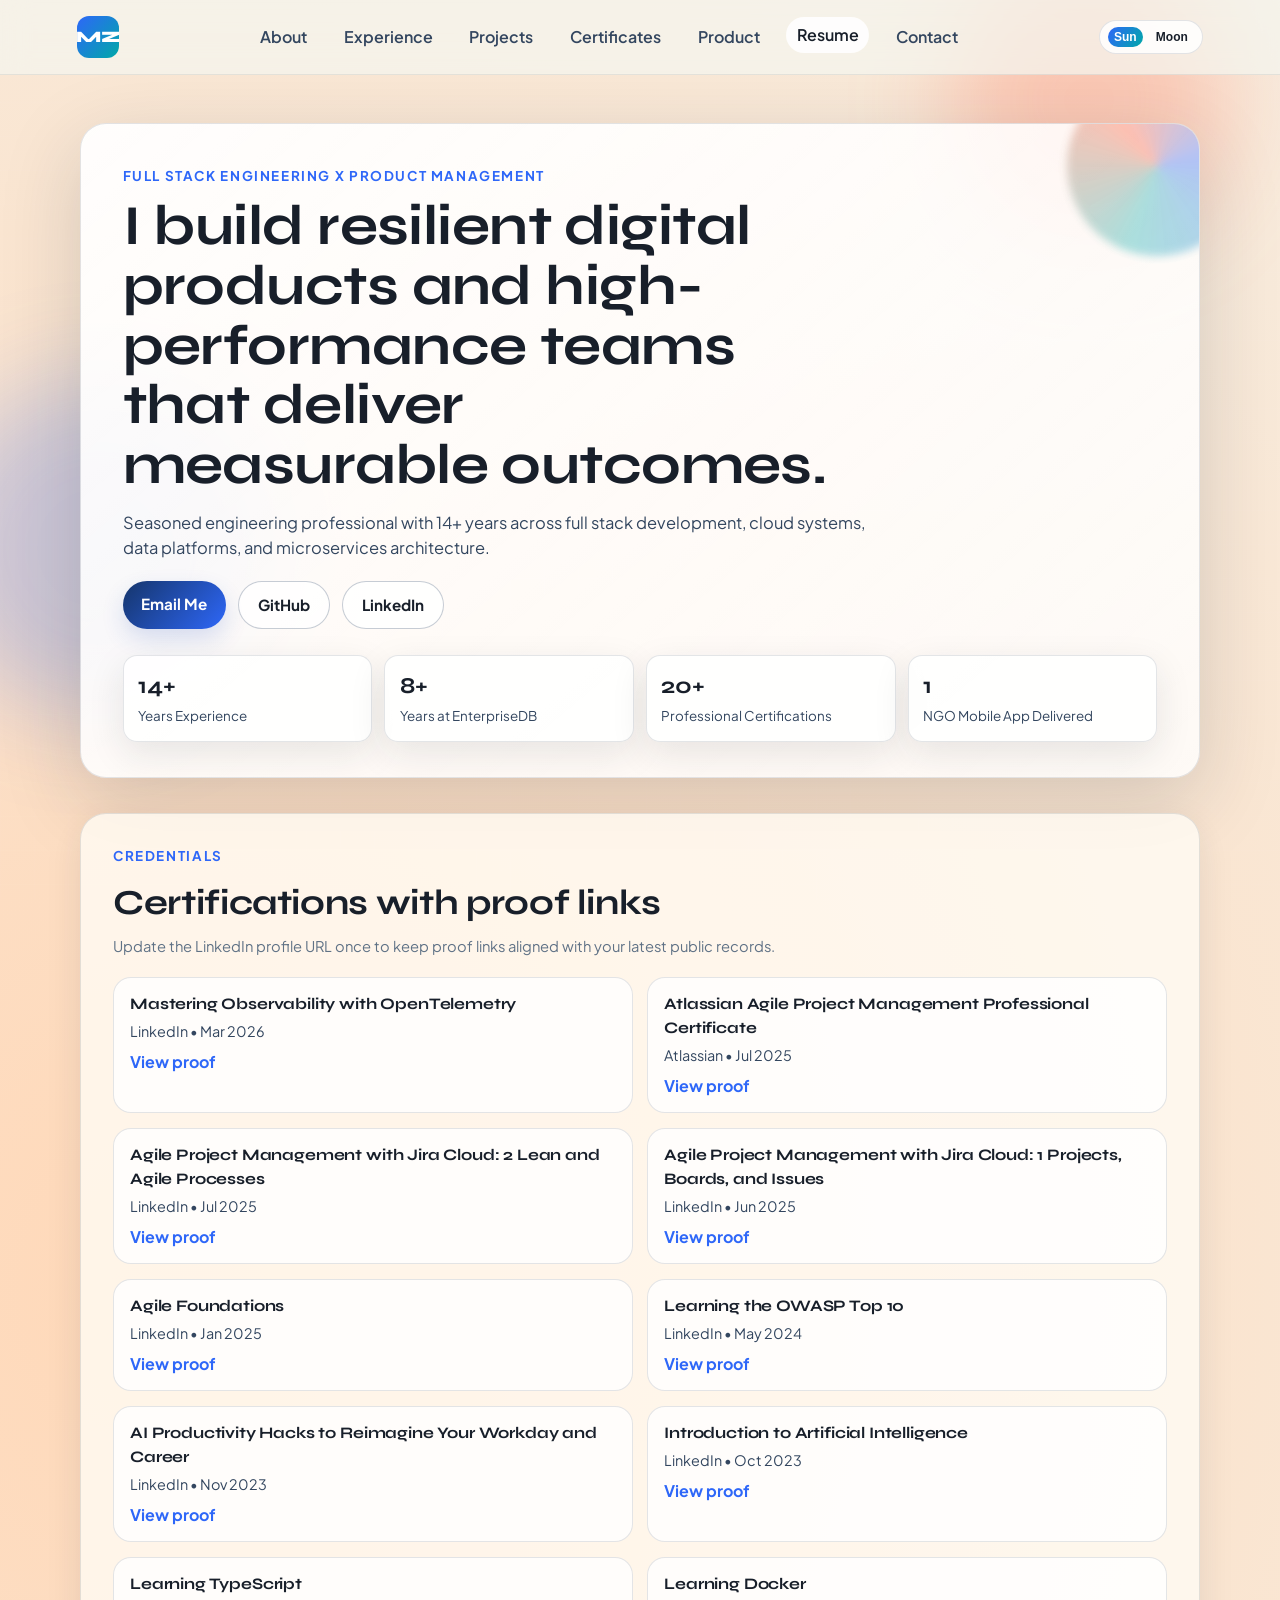
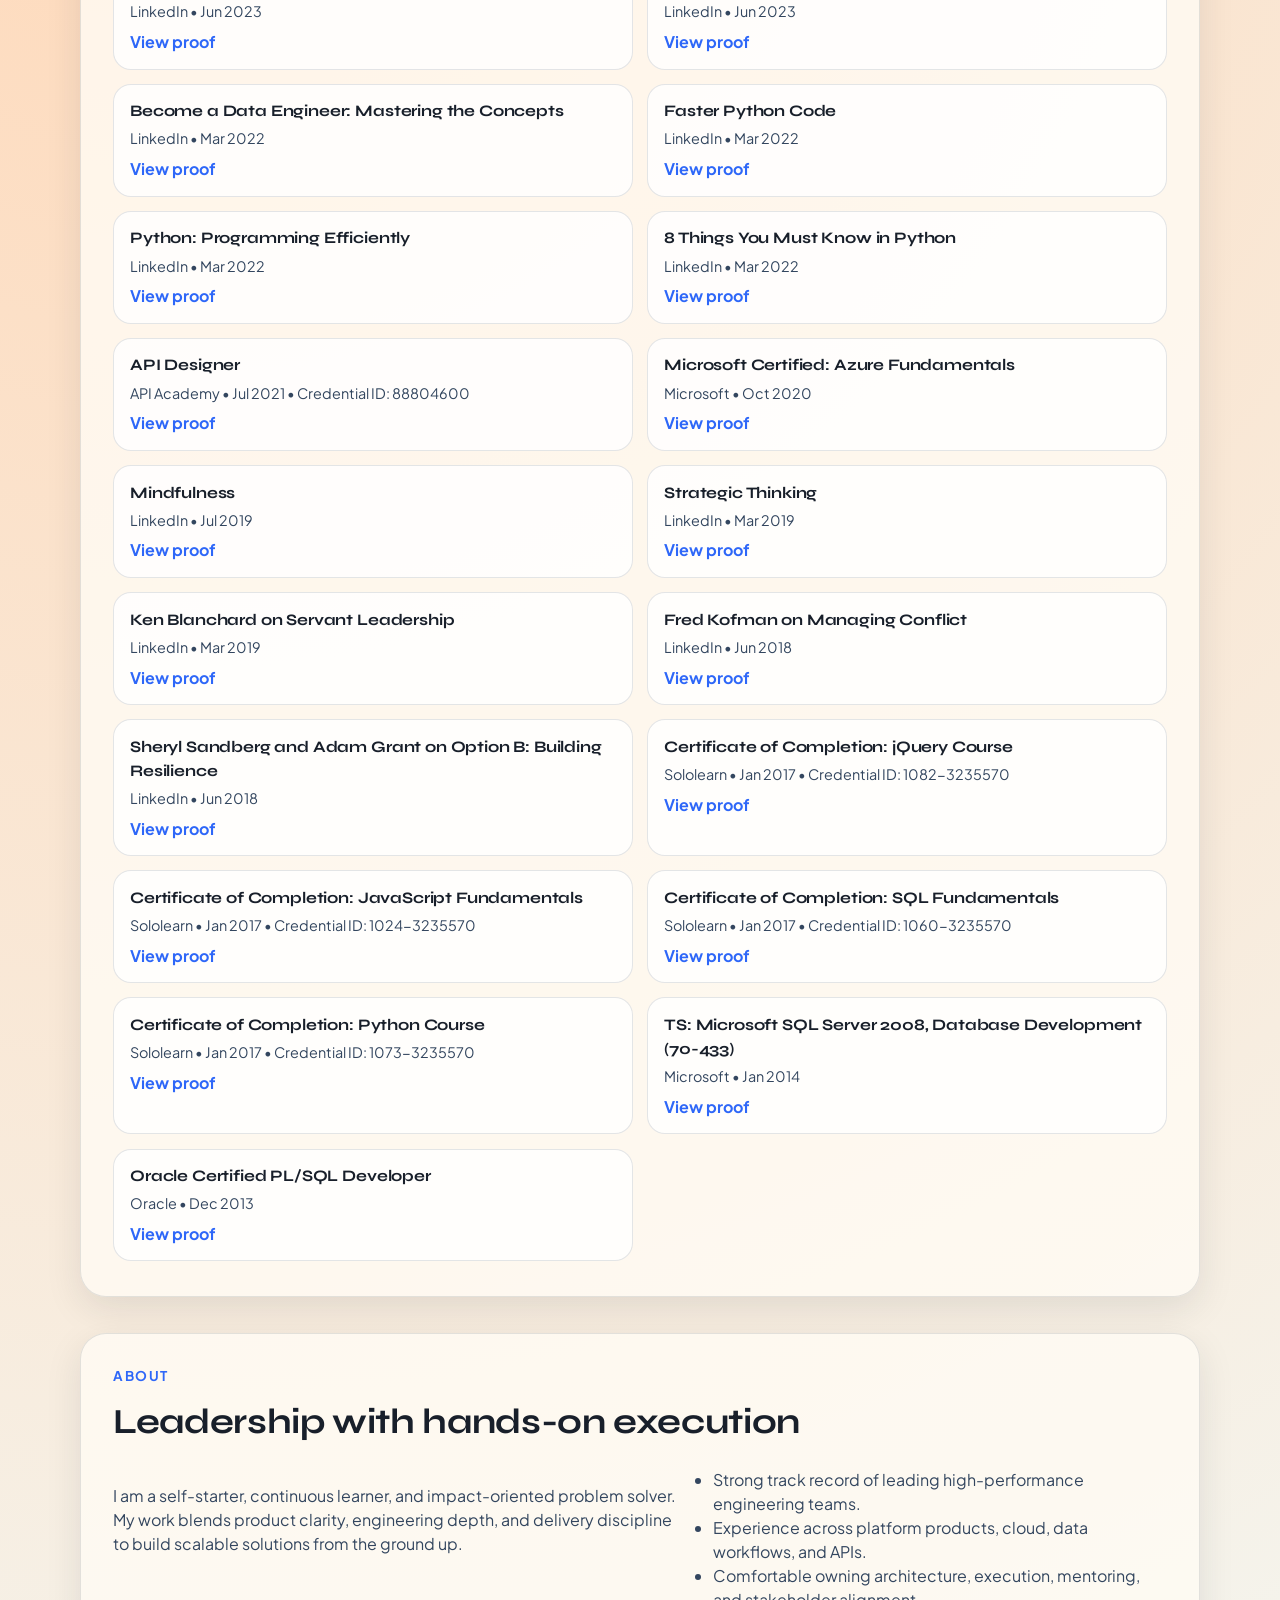
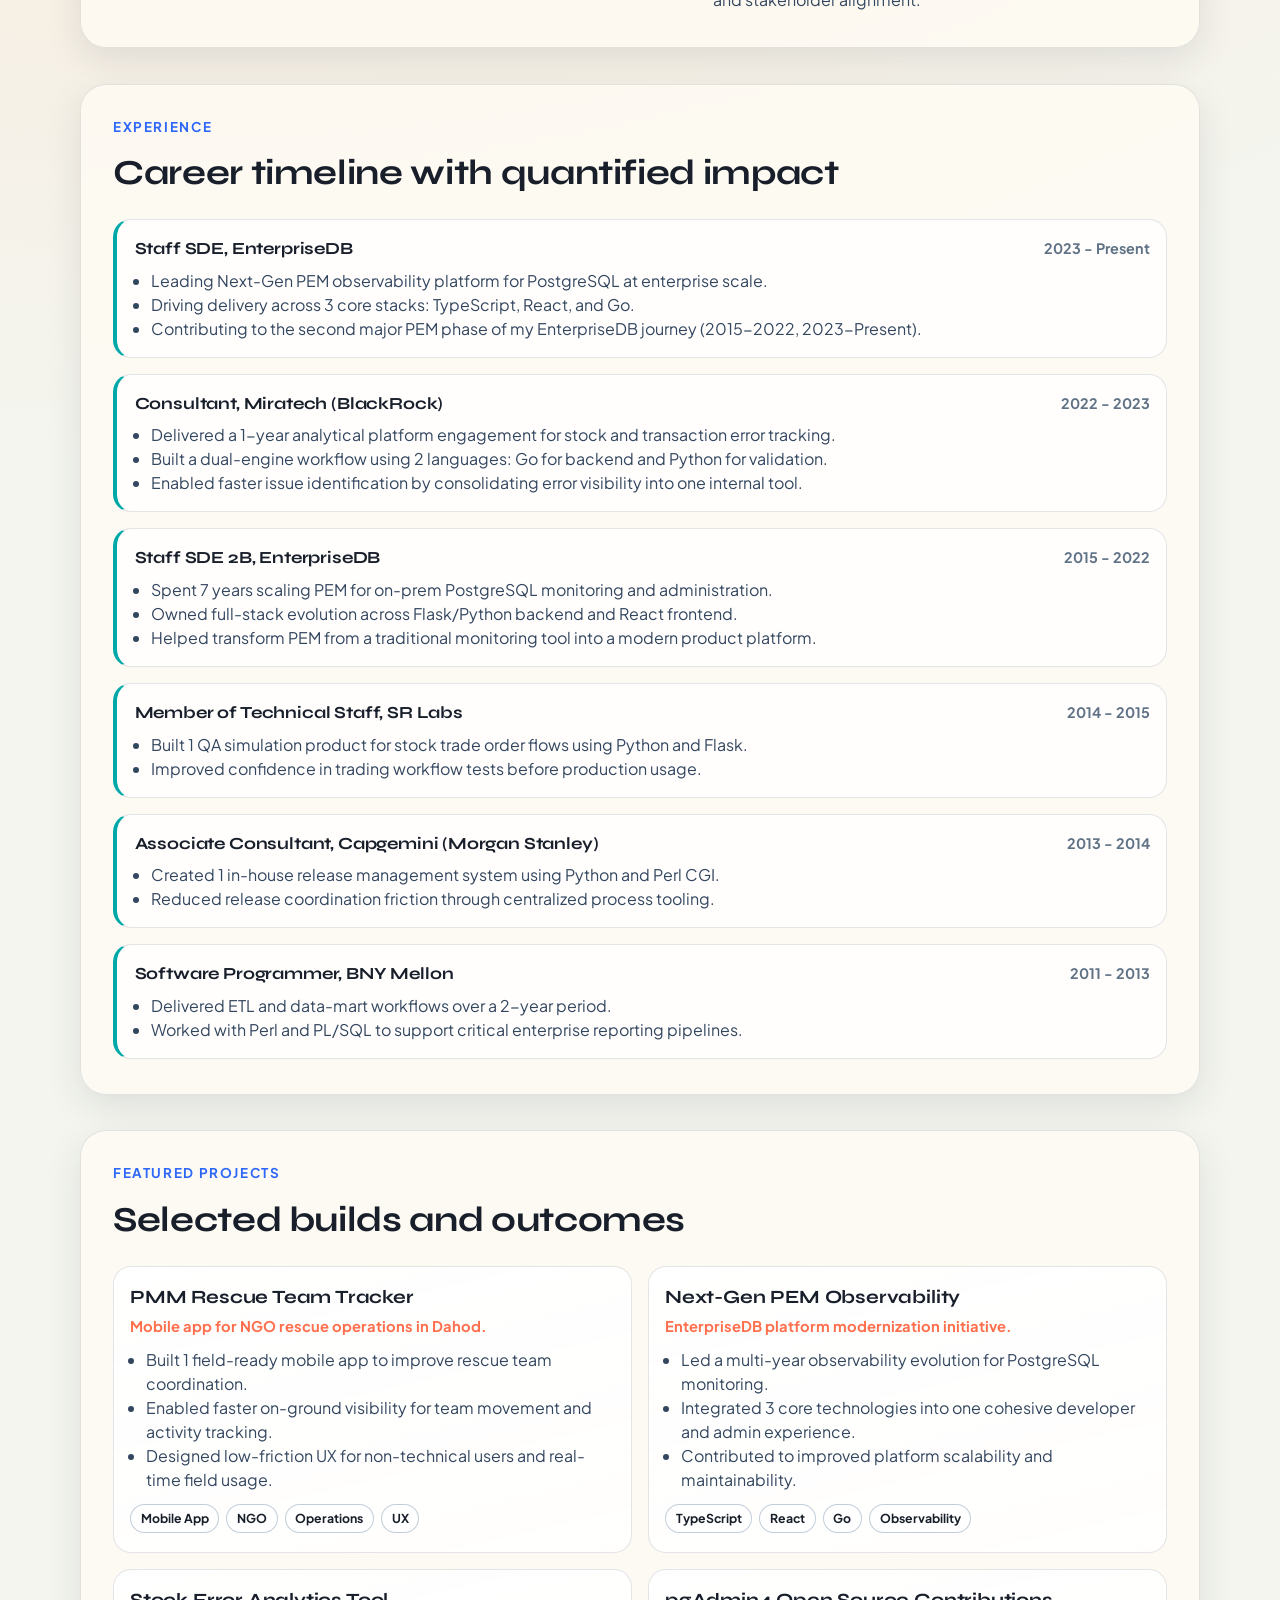
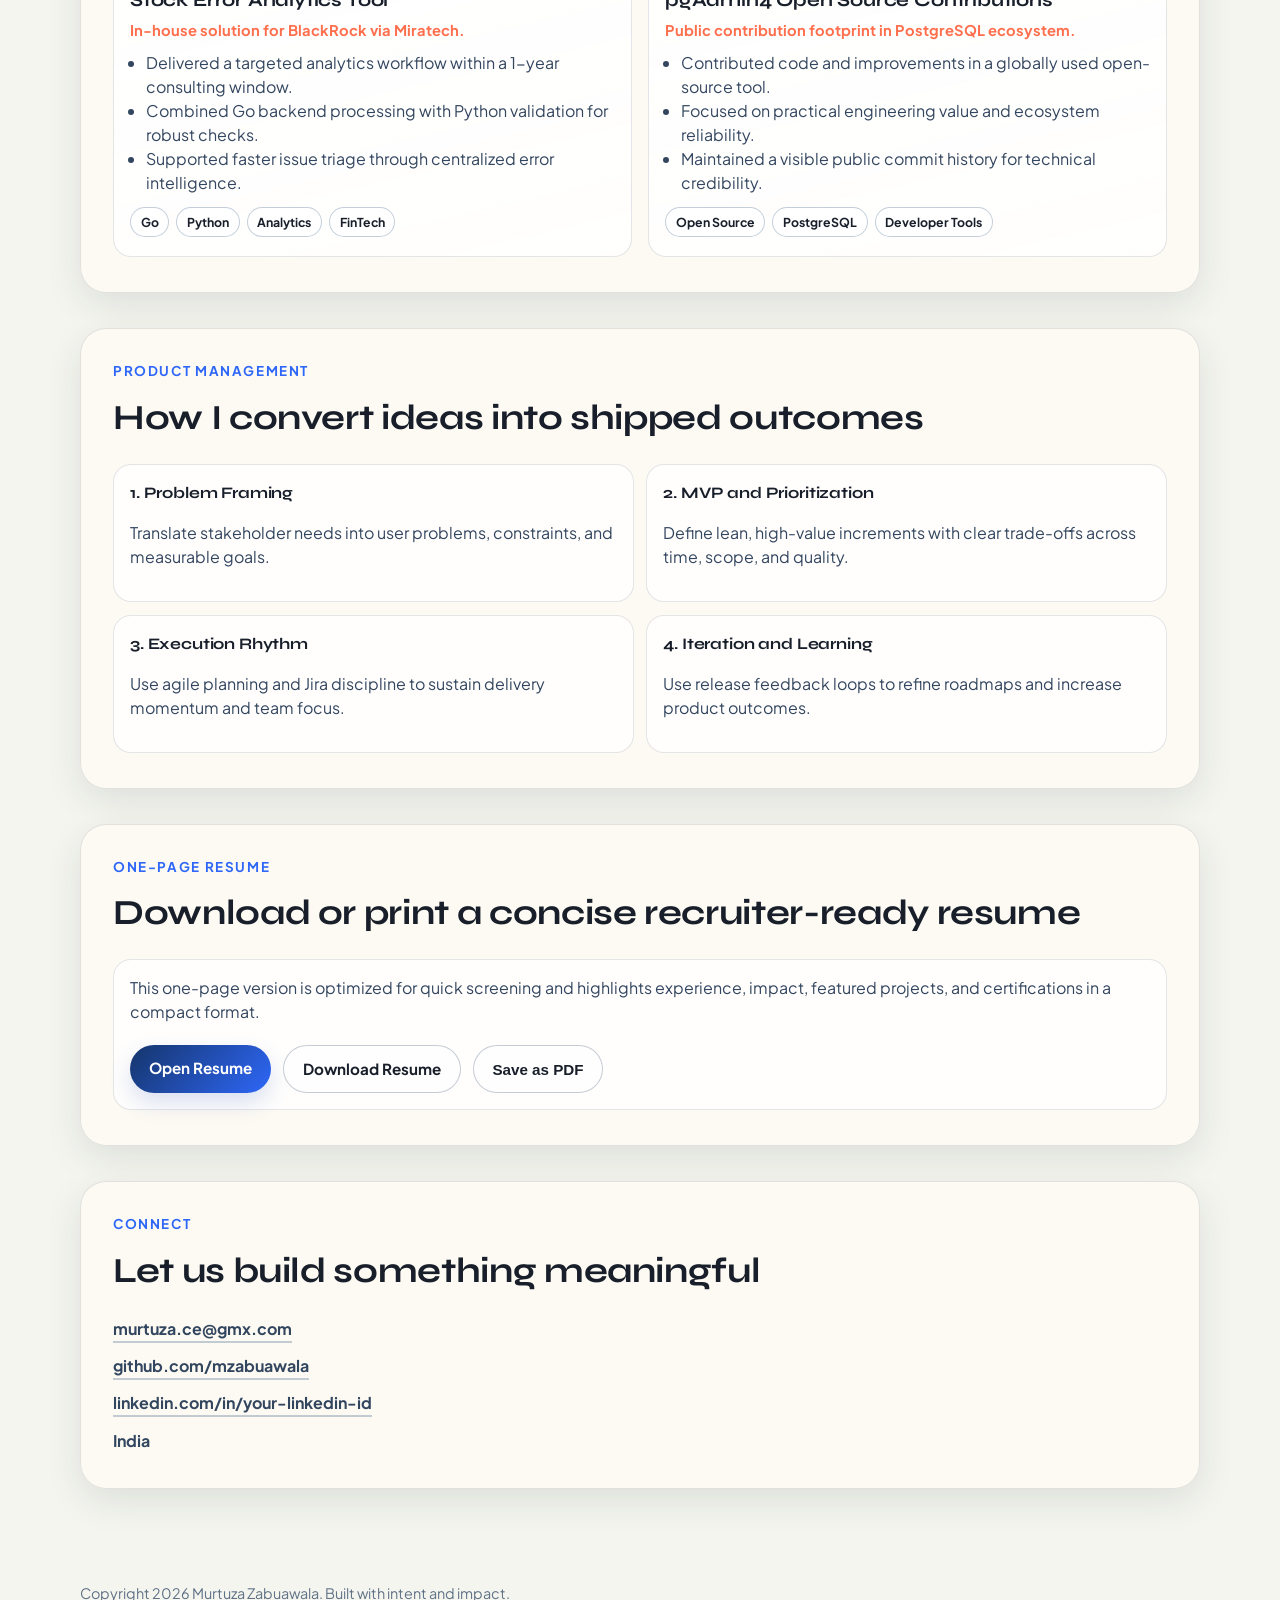
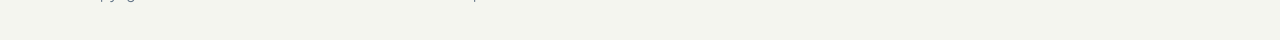
==== index.html @ 9705dea1 "added github webpage" ====
<!doctype html>
<html lang="en">
  <head>
    <meta charset="UTF-8" />
    <meta name="viewport" content="width=device-width, initial-scale=1.0" />
    <title>Murtuza Zabuawala | Portfolio</title>
    <meta
      name="description"
      content="Engineering leader with 14+ years in full stack, data engineering, cloud, and product management."
    />
    <link rel="preconnect" href="https://fonts.googleapis.com" />
    <link rel="preconnect" href="https://fonts.gstatic.com" crossorigin />
    <link
      href="https://fonts.googleapis.com/css2?family=Plus+Jakarta+Sans:wght@400;500;600;700;800&family=Syne:wght@500;600;700;800&display=swap"
      rel="stylesheet"
    />
    <link rel="stylesheet" href="styles.css" />
  </head>
  <body>
    <div class="bg-orb orb-a"></div>
    <div class="bg-orb orb-b"></div>
    <div class="bg-grid"></div>

    <header class="site-header">
      <a class="brand" href="#top">MZ</a>
      <nav>
        <a href="#about">About</a>
        <a href="#experience">Experience</a>
        <a href="#projects">Projects</a>
        <a href="#certifications">Certificates</a>
        <a href="#pm">Product</a>
        <a href="#resume">Resume</a>
        <a href="#contact">Contact</a>
      </nav>
      <button id="themeToggle" class="theme-toggle" aria-label="Toggle color theme">
        <span class="theme-icon sun">Sun</span>
        <span class="theme-icon moon">Moon</span>
      </button>
    </header>

    <main id="top">
      <section class="hero reveal">
        <p class="eyebrow">Full Stack Engineering x Product Management</p>
        <h1>
          I build resilient digital products and high-performance teams that deliver
          measurable outcomes.
        </h1>
        <p class="hero-copy">
          Seasoned engineering professional with 14+ years across full stack development,
          cloud systems, data platforms, and microservices architecture.
        </p>

        <div class="hero-actions">
          <a class="btn btn-solid" href="mailto:murtuza.ce@gmx.com">Email Me</a>
          <a class="btn btn-outline" href="https://github.com/mzabuawala" target="_blank" rel="noreferrer">GitHub</a>
          <a class="btn btn-outline" href="https://www.linkedin.com/in/mzabuawala/" target="_blank" rel="noreferrer">LinkedIn</a>
        </div>

        <ul class="metric-strip">
          <li>
            <strong>14+</strong>
            <span>Years Experience</span>
          </li>
          <li>
            <strong>8+</strong>
            <span>Years at EnterpriseDB</span>
          </li>
          <li>
            <strong>20+</strong>
            <span>Professional Certifications</span>
          </li>
          <li>
            <strong>1</strong>
            <span>NGO Mobile App Delivered</span>
          </li>
        </ul>
      </section>

      <section class="panel reveal" id="certifications">
        <div class="section-title-wrap">
          <p class="eyebrow">Credentials</p>
          <h2>Certifications with proof links</h2>
          <p class="section-note">Update the LinkedIn profile URL once to keep proof links aligned with your latest public records.</p>
        </div>

        <div class="cert-grid">
          <article class="cert-card"><h3>Mastering Observability with OpenTelemetry</h3><p>LinkedIn • Mar 2026</p><a href="https://www.linkedin.com/in/your-linkedin-id/details/certifications/" target="_blank" rel="noreferrer">View proof</a></article>
          <article class="cert-card"><h3>Atlassian Agile Project Management Professional Certificate</h3><p>Atlassian • Jul 2025</p><a href="https://www.atlassian.com/university/certification" target="_blank" rel="noreferrer">View proof</a></article>
          <article class="cert-card"><h3>Agile Project Management with Jira Cloud: 2 Lean and Agile Processes</h3><p>LinkedIn • Jul 2025</p><a href="https://www.linkedin.com/in/your-linkedin-id/details/certifications/" target="_blank" rel="noreferrer">View proof</a></article>
          <article class="cert-card"><h3>Agile Project Management with Jira Cloud: 1 Projects, Boards, and Issues</h3><p>LinkedIn • Jun 2025</p><a href="https://www.linkedin.com/in/your-linkedin-id/details/certifications/" target="_blank" rel="noreferrer">View proof</a></article>
          <article class="cert-card"><h3>Agile Foundations</h3><p>LinkedIn • Jan 2025</p><a href="https://www.linkedin.com/in/your-linkedin-id/details/certifications/" target="_blank" rel="noreferrer">View proof</a></article>
          <article class="cert-card"><h3>Learning the OWASP Top 10</h3><p>LinkedIn • May 2024</p><a href="https://www.linkedin.com/in/your-linkedin-id/details/certifications/" target="_blank" rel="noreferrer">View proof</a></article>
          <article class="cert-card"><h3>AI Productivity Hacks to Reimagine Your Workday and Career</h3><p>LinkedIn • Nov 2023</p><a href="https://www.linkedin.com/in/your-linkedin-id/details/certifications/" target="_blank" rel="noreferrer">View proof</a></article>
          <article class="cert-card"><h3>Introduction to Artificial Intelligence</h3><p>LinkedIn • Oct 2023</p><a href="https://www.linkedin.com/in/your-linkedin-id/details/certifications/" target="_blank" rel="noreferrer">View proof</a></article>
          <article class="cert-card"><h3>Learning TypeScript</h3><p>LinkedIn • Jun 2023</p><a href="https://www.linkedin.com/in/your-linkedin-id/details/certifications/" target="_blank" rel="noreferrer">View proof</a></article>
          <article class="cert-card"><h3>Learning Docker</h3><p>LinkedIn • Jun 2023</p><a href="https://www.linkedin.com/in/your-linkedin-id/details/certifications/" target="_blank" rel="noreferrer">View proof</a></article>
          <article class="cert-card"><h3>Become a Data Engineer: Mastering the Concepts</h3><p>LinkedIn • Mar 2022</p><a href="https://www.linkedin.com/in/your-linkedin-id/details/certifications/" target="_blank" rel="noreferrer">View proof</a></article>
          <article class="cert-card"><h3>Faster Python Code</h3><p>LinkedIn • Mar 2022</p><a href="https://www.linkedin.com/in/your-linkedin-id/details/certifications/" target="_blank" rel="noreferrer">View proof</a></article>
          <article class="cert-card"><h3>Python: Programming Efficiently</h3><p>LinkedIn • Mar 2022</p><a href="https://www.linkedin.com/in/your-linkedin-id/details/certifications/" target="_blank" rel="noreferrer">View proof</a></article>
          <article class="cert-card"><h3>8 Things You Must Know in Python</h3><p>LinkedIn • Mar 2022</p><a href="https://www.linkedin.com/in/your-linkedin-id/details/certifications/" target="_blank" rel="noreferrer">View proof</a></article>
          <article class="cert-card"><h3>API Designer</h3><p>API Academy • Jul 2021 • Credential ID: 88804600</p><a href="https://www.apiacademy.co/" target="_blank" rel="noreferrer">View proof</a></article>
          <article class="cert-card"><h3>Microsoft Certified: Azure Fundamentals</h3><p>Microsoft • Oct 2020</p><a href="https://learn.microsoft.com/en-us/credentials/certifications/azure-fundamentals/" target="_blank" rel="noreferrer">View proof</a></article>
          <article class="cert-card"><h3>Mindfulness</h3><p>LinkedIn • Jul 2019</p><a href="https://www.linkedin.com/in/your-linkedin-id/details/certifications/" target="_blank" rel="noreferrer">View proof</a></article>
          <article class="cert-card"><h3>Strategic Thinking</h3><p>LinkedIn • Mar 2019</p><a href="https://www.linkedin.com/in/your-linkedin-id/details/certifications/" target="_blank" rel="noreferrer">View proof</a></article>
          <article class="cert-card"><h3>Ken Blanchard on Servant Leadership</h3><p>LinkedIn • Mar 2019</p><a href="https://www.linkedin.com/in/your-linkedin-id/details/certifications/" target="_blank" rel="noreferrer">View proof</a></article>
          <article class="cert-card"><h3>Fred Kofman on Managing Conflict</h3><p>LinkedIn • Jun 2018</p><a href="https://www.linkedin.com/in/your-linkedin-id/details/certifications/" target="_blank" rel="noreferrer">View proof</a></article>
          <article class="cert-card"><h3>Sheryl Sandberg and Adam Grant on Option B: Building Resilience</h3><p>LinkedIn • Jun 2018</p><a href="https://www.linkedin.com/in/your-linkedin-id/details/certifications/" target="_blank" rel="noreferrer">View proof</a></article>
          <article class="cert-card"><h3>Certificate of Completion: jQuery Course</h3><p>Sololearn • Jan 2017 • Credential ID: 1082-3235570</p><a href="https://www.sololearn.com/" target="_blank" rel="noreferrer">View proof</a></article>
          <article class="cert-card"><h3>Certificate of Completion: JavaScript Fundamentals</h3><p>Sololearn • Jan 2017 • Credential ID: 1024-3235570</p><a href="https://www.sololearn.com/" target="_blank" rel="noreferrer">View proof</a></article>
          <article class="cert-card"><h3>Certificate of Completion: SQL Fundamentals</h3><p>Sololearn • Jan 2017 • Credential ID: 1060-3235570</p><a href="https://www.sololearn.com/" target="_blank" rel="noreferrer">View proof</a></article>
          <article class="cert-card"><h3>Certificate of Completion: Python Course</h3><p>Sololearn • Jan 2017 • Credential ID: 1073-3235570</p><a href="https://www.sololearn.com/" target="_blank" rel="noreferrer">View proof</a></article>
          <article class="cert-card"><h3>TS: Microsoft SQL Server 2008, Database Development (70-433)</h3><p>Microsoft • Jan 2014</p><a href="https://learn.microsoft.com/en-us/credentials/certifications/" target="_blank" rel="noreferrer">View proof</a></article>
          <article class="cert-card"><h3>Oracle Certified PL/SQL Developer</h3><p>Oracle • Dec 2013</p><a href="https://education.oracle.com/oracle-certified-professional/" target="_blank" rel="noreferrer">View proof</a></article>
        </div>
      </section>

      <section class="panel reveal" id="about">
        <div class="section-title-wrap">
          <p class="eyebrow">About</p>
          <h2>Leadership with hands-on execution</h2>
        </div>

        <div class="about-grid">
          <p>
            I am a self-starter, continuous learner, and impact-oriented problem solver. My
            work blends product clarity, engineering depth, and delivery discipline to build
            scalable solutions from the ground up.
          </p>
          <ul>
            <li>Strong track record of leading high-performance engineering teams.</li>
            <li>Experience across platform products, cloud, data workflows, and APIs.</li>
            <li>Comfortable owning architecture, execution, mentoring, and stakeholder alignment.</li>
          </ul>
        </div>
      </section>

      <section class="panel reveal" id="experience">
        <div class="section-title-wrap">
          <p class="eyebrow">Experience</p>
          <h2>Career timeline with quantified impact</h2>
        </div>

        <div class="timeline">
          <article class="timeline-item">
            <header>
              <h3>Staff SDE, EnterpriseDB</h3>
              <p>2023 - Present</p>
            </header>
            <ul>
              <li>Leading Next-Gen PEM observability platform for PostgreSQL at enterprise scale.</li>
              <li>Driving delivery across 3 core stacks: TypeScript, React, and Go.</li>
              <li>Contributing to the second major PEM phase of my EnterpriseDB journey (2015-2022, 2023-Present).</li>
            </ul>
          </article>

          <article class="timeline-item">
            <header>
              <h3>Consultant, Miratech (BlackRock)</h3>
              <p>2022 - 2023</p>
            </header>
            <ul>
              <li>Delivered a 1-year analytical platform engagement for stock and transaction error tracking.</li>
              <li>Built a dual-engine workflow using 2 languages: Go for backend and Python for validation.</li>
              <li>Enabled faster issue identification by consolidating error visibility into one internal tool.</li>
            </ul>
          </article>

          <article class="timeline-item">
            <header>
              <h3>Staff SDE 2B, EnterpriseDB</h3>
              <p>2015 - 2022</p>
            </header>
            <ul>
              <li>Spent 7 years scaling PEM for on-prem PostgreSQL monitoring and administration.</li>
              <li>Owned full-stack evolution across Flask/Python backend and React frontend.</li>
              <li>Helped transform PEM from a traditional monitoring tool into a modern product platform.</li>
            </ul>
          </article>

          <article class="timeline-item">
            <header>
              <h3>Member of Technical Staff, SR Labs</h3>
              <p>2014 - 2015</p>
            </header>
            <ul>
              <li>Built 1 QA simulation product for stock trade order flows using Python and Flask.</li>
              <li>Improved confidence in trading workflow tests before production usage.</li>
            </ul>
          </article>

          <article class="timeline-item">
            <header>
              <h3>Associate Consultant, Capgemini (Morgan Stanley)</h3>
              <p>2013 - 2014</p>
            </header>
            <ul>
              <li>Created 1 in-house release management system using Python and Perl CGI.</li>
              <li>Reduced release coordination friction through centralized process tooling.</li>
            </ul>
          </article>

          <article class="timeline-item">
            <header>
              <h3>Software Programmer, BNY Mellon</h3>
              <p>2011 - 2013</p>
            </header>
            <ul>
              <li>Delivered ETL and data-mart workflows over a 2-year period.</li>
              <li>Worked with Perl and PL/SQL to support critical enterprise reporting pipelines.</li>
            </ul>
          </article>
        </div>
      </section>

      <section class="panel reveal" id="projects">
        <div class="section-title-wrap">
          <p class="eyebrow">Featured Projects</p>
          <h2>Selected builds and outcomes</h2>
        </div>

        <div class="project-grid">
          <article class="project-card">
            <h3>PMM Rescue Team Tracker</h3>
            <p class="project-context">Mobile app for NGO rescue operations in Dahod.</p>
            <ul>
              <li>Built 1 field-ready mobile app to improve rescue team coordination.</li>
              <li>Enabled faster on-ground visibility for team movement and activity tracking.</li>
              <li>Designed low-friction UX for non-technical users and real-time field usage.</li>
            </ul>
            <div class="tag-row">
              <span>Mobile App</span><span>NGO</span><span>Operations</span><span>UX</span>
            </div>
          </article>

          <article class="project-card">
            <h3>Next-Gen PEM Observability</h3>
            <p class="project-context">EnterpriseDB platform modernization initiative.</p>
            <ul>
              <li>Led a multi-year observability evolution for PostgreSQL monitoring.</li>
              <li>Integrated 3 core technologies into one cohesive developer and admin experience.</li>
              <li>Contributed to improved platform scalability and maintainability.</li>
            </ul>
            <div class="tag-row">
              <span>TypeScript</span><span>React</span><span>Go</span><span>Observability</span>
            </div>
          </article>

          <article class="project-card">
            <h3>Stock Error Analytics Tool</h3>
            <p class="project-context">In-house solution for BlackRock via Miratech.</p>
            <ul>
              <li>Delivered a targeted analytics workflow within a 1-year consulting window.</li>
              <li>Combined Go backend processing with Python validation for robust checks.</li>
              <li>Supported faster issue triage through centralized error intelligence.</li>
            </ul>
            <div class="tag-row">
              <span>Go</span><span>Python</span><span>Analytics</span><span>FinTech</span>
            </div>
          </article>

          <article class="project-card">
            <h3>pgAdmin4 Open Source Contributions</h3>
            <p class="project-context">Public contribution footprint in PostgreSQL ecosystem.</p>
            <ul>
              <li>Contributed code and improvements in a globally used open-source tool.</li>
              <li>Focused on practical engineering value and ecosystem reliability.</li>
              <li>Maintained a visible public commit history for technical credibility.</li>
            </ul>
            <div class="tag-row">
              <span>Open Source</span><span>PostgreSQL</span><span>Developer Tools</span>
            </div>
          </article>
        </div>
      </section>

      <section class="panel reveal" id="pm">
        <div class="section-title-wrap">
          <p class="eyebrow">Product Management</p>
          <h2>How I convert ideas into shipped outcomes</h2>
        </div>

        <div class="pm-grid">
          <article>
            <h3>1. Problem Framing</h3>
            <p>Translate stakeholder needs into user problems, constraints, and measurable goals.</p>
          </article>
          <article>
            <h3>2. MVP and Prioritization</h3>
            <p>Define lean, high-value increments with clear trade-offs across time, scope, and quality.</p>
          </article>
          <article>
            <h3>3. Execution Rhythm</h3>
            <p>Use agile planning and Jira discipline to sustain delivery momentum and team focus.</p>
          </article>
          <article>
            <h3>4. Iteration and Learning</h3>
            <p>Use release feedback loops to refine roadmaps and increase product outcomes.</p>
          </article>
        </div>
      </section>

      <section class="panel reveal" id="resume">
        <div class="section-title-wrap">
          <p class="eyebrow">One-Page Resume</p>
          <h2>Download or print a concise recruiter-ready resume</h2>
        </div>

        <div class="resume-box">
          <p>
            This one-page version is optimized for quick screening and highlights experience,
            impact, featured projects, and certifications in a compact format.
          </p>
          <div class="hero-actions">
            <a class="btn btn-solid" href="resume-one-page.html" target="_blank" rel="noreferrer">Open Resume</a>
            <a class="btn btn-outline" href="resume-one-page.html" download="Murtuza_Zabuawala_Resume_One_Page.html">Download Resume</a>
            <button class="btn btn-outline" id="printResume" type="button">Save as PDF</button>
          </div>
        </div>
      </section>

      <section class="panel reveal" id="contact">
        <div class="section-title-wrap">
          <p class="eyebrow">Connect</p>
          <h2>Let us build something meaningful</h2>
        </div>

        <div class="contact-box">
          <a href="mailto:murtuza.ce@gmx.com">murtuza.ce@gmx.com</a>
          <a href="https://github.com/mzabuawala" target="_blank" rel="noreferrer">github.com/mzabuawala</a>
          <a href="https://www.linkedin.com/in/your-linkedin-id/" target="_blank" rel="noreferrer">linkedin.com/in/your-linkedin-id</a>
          <p>India</p>
        </div>
      </section>
    </main>

    <footer>
      <p>Copyright <span id="year"></span> Murtuza Zabuawala. Built with intent and impact.</p>
    </footer>

    <script src="script.js"></script>
  </body>
</html>
---- styles.css ----
:root {
  --ink-900: #181f2a;
  --ink-700: #33465f;
  --ink-500: #607286;
  --ink-200: #d7e4f5;
  --paper: #f4f5ef;
  --paper-soft: #fefbf3;
  --paper-cool: #eef4f8;
  --panel: #fffcf4cc;
  --line: #1e2c451f;
  --line-strong: #284f7a47;
  --accent-cyan: #00a8a8;
  --accent-coral: #ff6f4d;
  --accent-sky: #2e67f8;
  --header-bg: #f4f5efb8;
  --hero-bg-a: #ffffffed;
  --hero-bg-b: #ffffffc9;
  --surface: #ffffffdb;
  --surface-soft: #ffffffd6;
  --nav-hover: #ffffffd9;
  --shadow-lg: 0 24px 80px #152a3b2b;
  --shadow-md: 0 12px 36px #1a27311a;
  --radius-lg: 26px;
  --radius-md: 18px;
}

body[data-theme="dark"] {
  --ink-900: #f4f7ff;
  --ink-700: #b5c9e6;
  --ink-500: #8ca2c1;
  --paper: #0b1322;
  --paper-soft: #0f1a31;
  --paper-cool: #0b1f2f;
  --panel: #13213ad6;
  --line: #d6e4ff24;
  --line-strong: #8db4ff5e;
  --accent-cyan: #33d6ce;
  --accent-coral: #ff9b7e;
  --accent-sky: #7ea8ff;
  --header-bg: #091324cb;
  --hero-bg-a: #0f1a31f2;
  --hero-bg-b: #132642d1;
  --surface: #152540e0;
  --surface-soft: #152844dd;
  --nav-hover: #1b2f50d9;
  --shadow-lg: 0 24px 80px #02060d6b;
  --shadow-md: 0 12px 36px #03070f70;
}

* {
  box-sizing: border-box;
}

html,
body {
  margin: 0;
  padding: 0;
}

body {
  min-height: 100vh;
  font-family: "Plus Jakarta Sans", "Segoe UI", sans-serif;
  color: var(--ink-900);
  background: radial-gradient(circle at 15% 20%, #ffd8b8 0%, var(--paper) 45%),
    radial-gradient(circle at 85% 12%, #b8d7ff 0%, var(--paper) 48%),
    linear-gradient(165deg, var(--paper-soft) 0%, var(--paper-cool) 100%);
  line-height: 1.5;
  transition: color 0.4s ease, background 0.5s ease;
}

.bg-grid {
  position: fixed;
  inset: 0;
  background-image: linear-gradient(to right, #ffffff05 1px, transparent 1px),
    linear-gradient(to bottom, #ffffff08 1px, transparent 1px);
  background-size: 34px 34px;
  pointer-events: none;
  z-index: -3;
}

.bg-orb {
  position: fixed;
  border-radius: 999px;
  filter: blur(48px);
  pointer-events: none;
  z-index: -2;
}

.orb-a {
  width: 280px;
  height: 280px;
  background: #ff7b5f4f;
  top: -40px;
  right: 4%;
}

.orb-b {
  width: 340px;
  height: 340px;
  background: #2e67f83b;
  left: -70px;
  top: 42%;
}

.site-header {
  position: sticky;
  top: 0;
  z-index: 20;
  display: flex;
  justify-content: space-between;
  align-items: center;
  padding: 1rem 6vw;
  backdrop-filter: blur(14px);
  background: var(--header-bg);
  border-bottom: 1px solid #15253a14;
}

.brand {
  text-decoration: none;
  color: white;
  background: linear-gradient(132deg, var(--accent-sky), var(--accent-cyan));
  width: 42px;
  height: 42px;
  border-radius: 12px;
  display: inline-flex;
  align-items: center;
  justify-content: center;
  font-family: "Syne", sans-serif;
  font-weight: 800;
}

nav {
  display: flex;
  gap: 1rem;
  flex-wrap: wrap;
}

nav a {
  text-decoration: none;
  color: var(--ink-700);
  font-weight: 600;
  padding: 0.4rem 0.65rem;
  border-radius: 999px;
  transition: background 0.25s ease, color 0.25s ease, transform 0.25s ease;
}

nav a:hover,
nav a.active {
  background: var(--nav-hover);
  color: var(--ink-900);
  transform: translateY(-2px);
}

.theme-toggle {
  border: 1px solid var(--line);
  background: var(--surface);
  color: var(--ink-900);
  border-radius: 999px;
  padding: 0.34rem 0.5rem;
  min-width: 84px;
  display: inline-flex;
  align-items: center;
  justify-content: space-between;
  gap: 0.4rem;
  cursor: pointer;
  font-size: 0.75rem;
  font-weight: 800;
  transition: transform 0.25s ease, background 0.3s ease;
}

.theme-toggle:hover {
  transform: translateY(-2px);
}

.theme-icon {
  border-radius: 999px;
  padding: 0.2rem 0.4rem;
  transition: background 0.3s ease, color 0.3s ease, transform 0.35s ease;
}

body[data-theme="light"] .theme-icon.sun,
body:not([data-theme]) .theme-icon.sun,
body[data-theme="dark"] .theme-icon.moon {
  background: linear-gradient(122deg, var(--accent-sky), var(--accent-cyan));
  color: white;
}

body[data-theme="dark"] .theme-toggle {
  box-shadow: inset 0 0 0 1px #ffffff10;
}

main {
  width: min(1120px, 92vw);
  margin: 0 auto;
  padding: 3rem 0 5rem;
  display: grid;
  gap: 2.2rem;
}

.hero {
  padding: 2.6rem 2.6rem 2.2rem;
  border: 1px solid var(--line);
  border-radius: var(--radius-lg);
  background: linear-gradient(140deg, var(--hero-bg-a), var(--hero-bg-b));
  box-shadow: var(--shadow-lg);
  position: relative;
  overflow: hidden;
}

.hero::after {
  content: "";
  position: absolute;
  right: -48px;
  top: -48px;
  width: 180px;
  height: 180px;
  border-radius: 50%;
  background: conic-gradient(from 80deg, #2e67f86b, #00a8a85f, #ff6f4d73, #2e67f86b);
  filter: blur(4px);
  opacity: 0.88;
}

.eyebrow {
  margin: 0 0 0.65rem;
  color: var(--accent-sky);
  font-size: 0.84rem;
  letter-spacing: 0.12em;
  text-transform: uppercase;
  font-weight: 700;
}

h1,
h2,
h3 {
  margin-top: 0;
  font-family: "Syne", sans-serif;
  letter-spacing: -0.01em;
}

h1 {
  font-size: clamp(2rem, 4.4vw, 3.7rem);
  line-height: 1.06;
  max-width: 17ch;
  margin-bottom: 0.8rem;
}

.hero-copy {
  max-width: 62ch;
  color: var(--ink-700);
  font-size: 1.03rem;
}

.hero-actions {
  display: flex;
  gap: 0.75rem;
  margin-top: 1.3rem;
  flex-wrap: wrap;
}

.btn {
  text-decoration: none;
  padding: 0.72rem 1.18rem;
  border-radius: 999px;
  font-weight: 700;
  font-size: 0.95rem;
  transition: transform 0.2s ease, box-shadow 0.2s ease;
}

.btn:hover {
  transform: translateY(-2px);
}

.btn-solid {
  color: #fff;
  background: linear-gradient(132deg, #15356b, #2e67f8);
  box-shadow: 0 10px 22px #2650b52b;
}

.btn-outline {
  color: var(--ink-900);
  border: 1px solid #263a5f42;
  background: #ffffffcc;
}

.metric-strip {
  list-style: none;
  margin: 1.6rem 0 0;
  padding: 0;
  display: grid;
  grid-template-columns: repeat(4, minmax(0, 1fr));
  gap: 0.75rem;
}

.metric-strip li {
  background: var(--surface);
  border: 1px solid var(--line);
  border-radius: 14px;
  padding: 0.85rem 0.9rem;
  box-shadow: var(--shadow-md);
}

.metric-strip strong {
  display: block;
  font-family: "Syne", sans-serif;
  font-size: 1.42rem;
}

.metric-strip span {
  color: var(--ink-700);
  font-size: 0.84rem;
}

.panel {
  padding: 2rem 2rem 2.2rem;
  border: 1px solid var(--line);
  border-radius: var(--radius-lg);
  background: var(--panel);
  box-shadow: var(--shadow-md);
}

.section-title-wrap {
  margin-bottom: 1.2rem;
}

h2 {
  font-size: clamp(1.45rem, 2.8vw, 2.2rem);
  margin-bottom: 0;
}

.about-grid {
  display: grid;
  gap: 1.2rem;
  grid-template-columns: 1.2fr 1fr;
}

.about-grid p,
.about-grid li,
.timeline-item li,
.project-card li,
.pm-grid p {
  color: var(--ink-700);
}

.about-grid ul,
.timeline-item ul,
.project-card ul {
  margin: 0;
  padding-left: 1rem;
}

.timeline {
  display: grid;
  gap: 1rem;
}

.timeline-item {
  background: var(--surface-soft);
  border: 1px solid var(--line);
  border-radius: var(--radius-md);
  padding: 1rem 1rem 1rem 1.1rem;
  border-left: 4px solid var(--accent-cyan);
}

.timeline-item header {
  display: flex;
  justify-content: space-between;
  gap: 0.6rem;
  align-items: baseline;
}

.timeline-item h3 {
  margin-bottom: 0.45rem;
  font-size: 1.06rem;
}

.timeline-item header p {
  margin: 0;
  color: var(--ink-500);
  font-size: 0.9rem;
  font-weight: 700;
}

.project-grid {
  display: grid;
  gap: 1rem;
  grid-template-columns: repeat(2, minmax(0, 1fr));
}

.project-card {
  background: linear-gradient(167deg, var(--hero-bg-a), var(--surface-soft));
  border: 1px solid var(--line);
  border-radius: var(--radius-md);
  padding: 1rem 1rem 1.2rem;
}

.project-card h3 {
  margin-bottom: 0.28rem;
}

.project-context {
  margin: 0 0 0.65rem;
  color: var(--accent-coral);
  font-weight: 700;
  font-size: 0.92rem;
}

.tag-row {
  display: flex;
  gap: 0.45rem;
  margin-top: 0.75rem;
  flex-wrap: wrap;
}

.tag-row span {
  border: 1px solid var(--line-strong);
  border-radius: 999px;
  padding: 0.28rem 0.6rem;
  font-size: 0.77rem;
  font-weight: 700;
  color: var(--ink-900);
  background: var(--surface-soft);
}

.pm-grid {
  display: grid;
  grid-template-columns: repeat(2, minmax(0, 1fr));
  gap: 0.8rem;
}

.pm-grid article {
  background: var(--surface-soft);
  border: 1px solid var(--line);
  border-radius: var(--radius-md);
  padding: 1rem;
}

.pm-grid h3 {
  margin-bottom: 0.35rem;
  font-size: 1rem;
}

.contact-box {
  display: grid;
  gap: 0.7rem;
  justify-items: start;
}

.contact-box a,
.contact-box p {
  margin: 0;
  color: var(--ink-700);
  font-weight: 700;
  font-size: 1rem;
}

.contact-box a {
  text-decoration: none;
  border-bottom: 2px solid var(--line-strong);
}

.section-note {
  margin: 0.35rem 0 0;
  color: var(--ink-500);
  font-size: 0.92rem;
}

.cert-grid {
  display: grid;
  grid-template-columns: repeat(2, minmax(0, 1fr));
  gap: 0.9rem;
}

.cert-card {
  background: var(--surface-soft);
  border: 1px solid var(--line);
  border-radius: var(--radius-md);
  padding: 0.9rem 1rem;
}

.cert-card h3 {
  font-size: 1rem;
  margin-bottom: 0.32rem;
}

.cert-card p {
  margin: 0 0 0.45rem;
  color: var(--ink-700);
  font-size: 0.9rem;
}

.cert-card a {
  color: var(--accent-sky);
  text-decoration: none;
  font-weight: 700;
}

.resume-box {
  background: var(--surface-soft);
  border: 1px solid var(--line);
  border-radius: var(--radius-md);
  padding: 1rem;
}

.resume-box p {
  margin-top: 0;
  color: var(--ink-700);
}

footer {
  width: min(1120px, 92vw);
  margin: 0 auto 2.2rem;
  color: var(--ink-500);
  font-size: 0.9rem;
}

.reveal {
  opacity: 0;
  transform: translateY(24px);
  transition: opacity 0.7s ease, transform 0.7s ease;
}

.reveal.visible {
  opacity: 1;
  transform: translateY(0);
}

@media (max-width: 980px) {
  .metric-strip {
    grid-template-columns: repeat(2, minmax(0, 1fr));
  }

  .about-grid,
  .project-grid,
  .pm-grid,
  .cert-grid {
    grid-template-columns: 1fr;
  }
}

@media (max-width: 640px) {
  .site-header {
    gap: 0.5rem;
    align-items: flex-start;
    flex-direction: column;
    padding: 0.85rem 4vw;
  }

  .theme-toggle {
    width: 100%;
    justify-content: center;
    gap: 0.9rem;
  }

  nav {
    gap: 0.45rem;
  }

  nav a {
    font-size: 0.9rem;
  }

  main {
    width: 94vw;
    padding-top: 1.2rem;
  }

  .hero,
  .panel {
    padding: 1.15rem;
    border-radius: 18px;
  }

  .metric-strip {
    grid-template-columns: 1fr;
  }

  .timeline-item header {
    flex-direction: column;
    align-items: flex-start;
  }
}
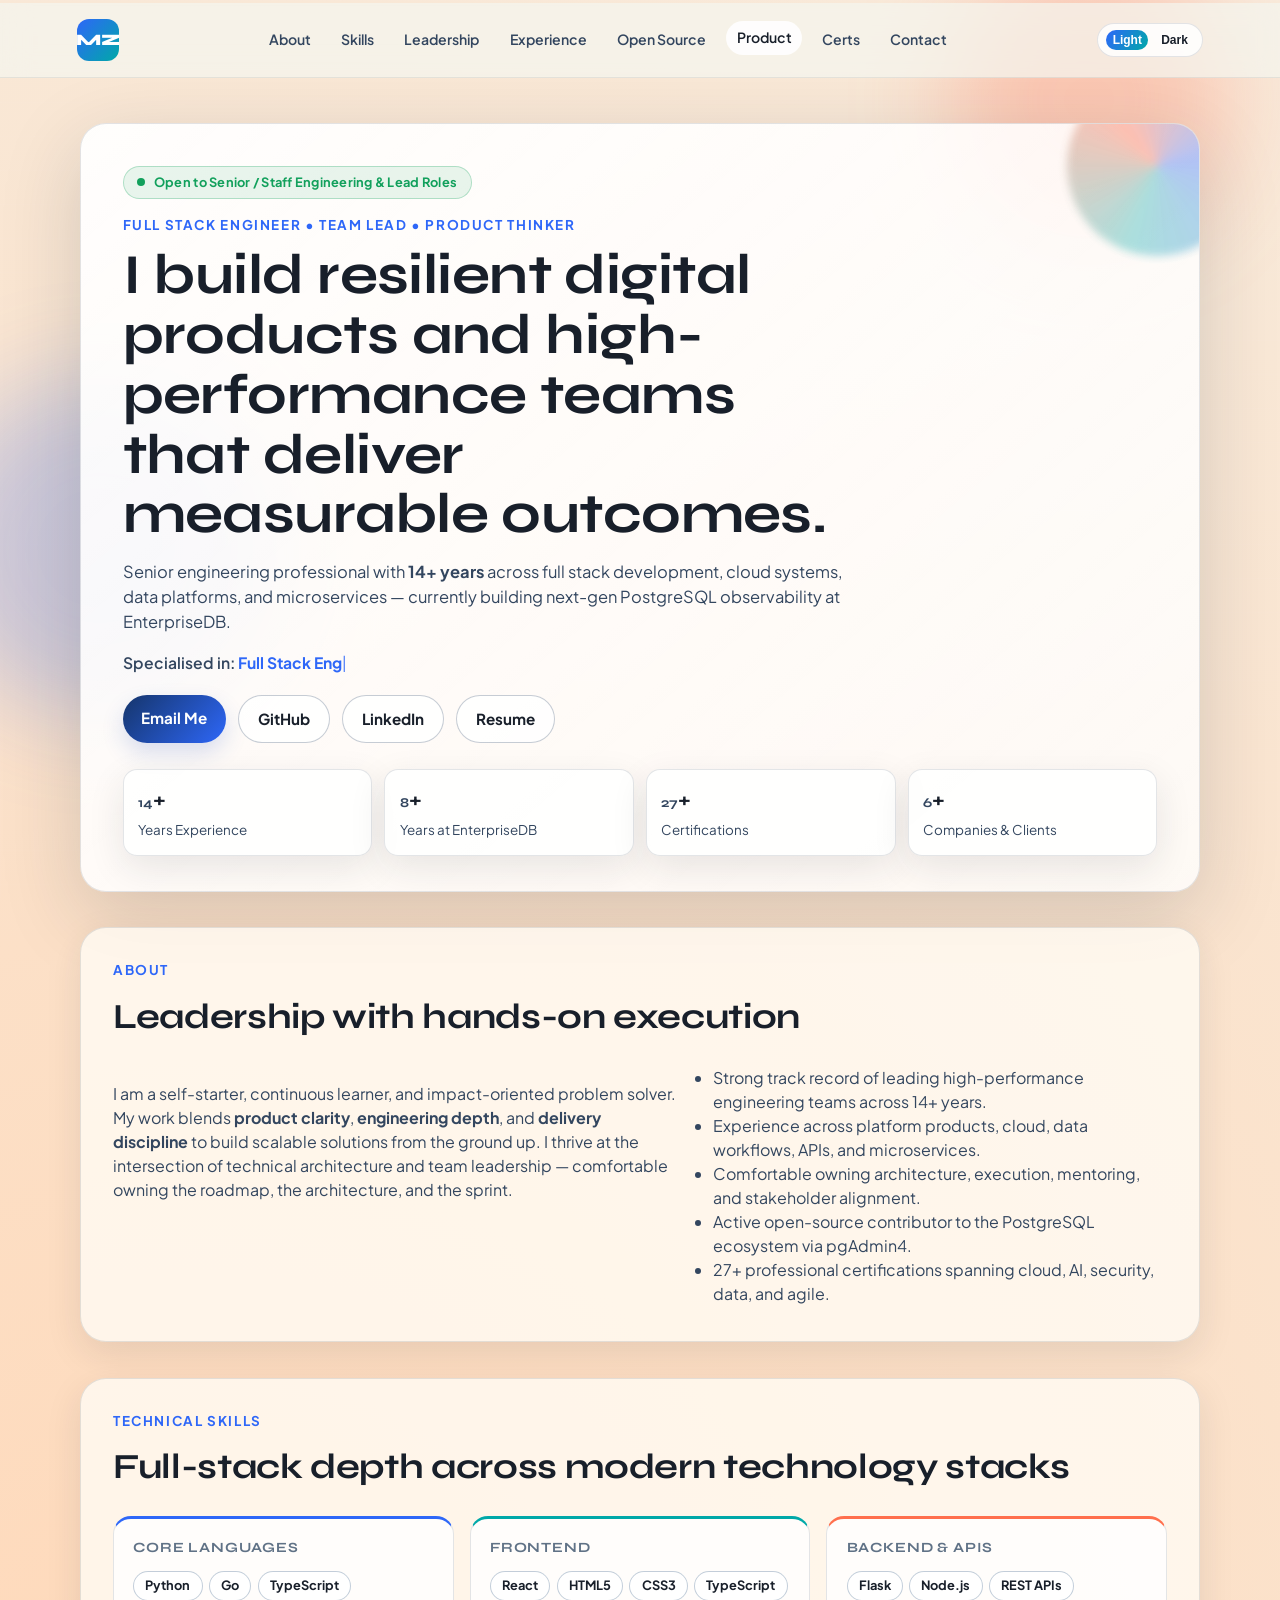
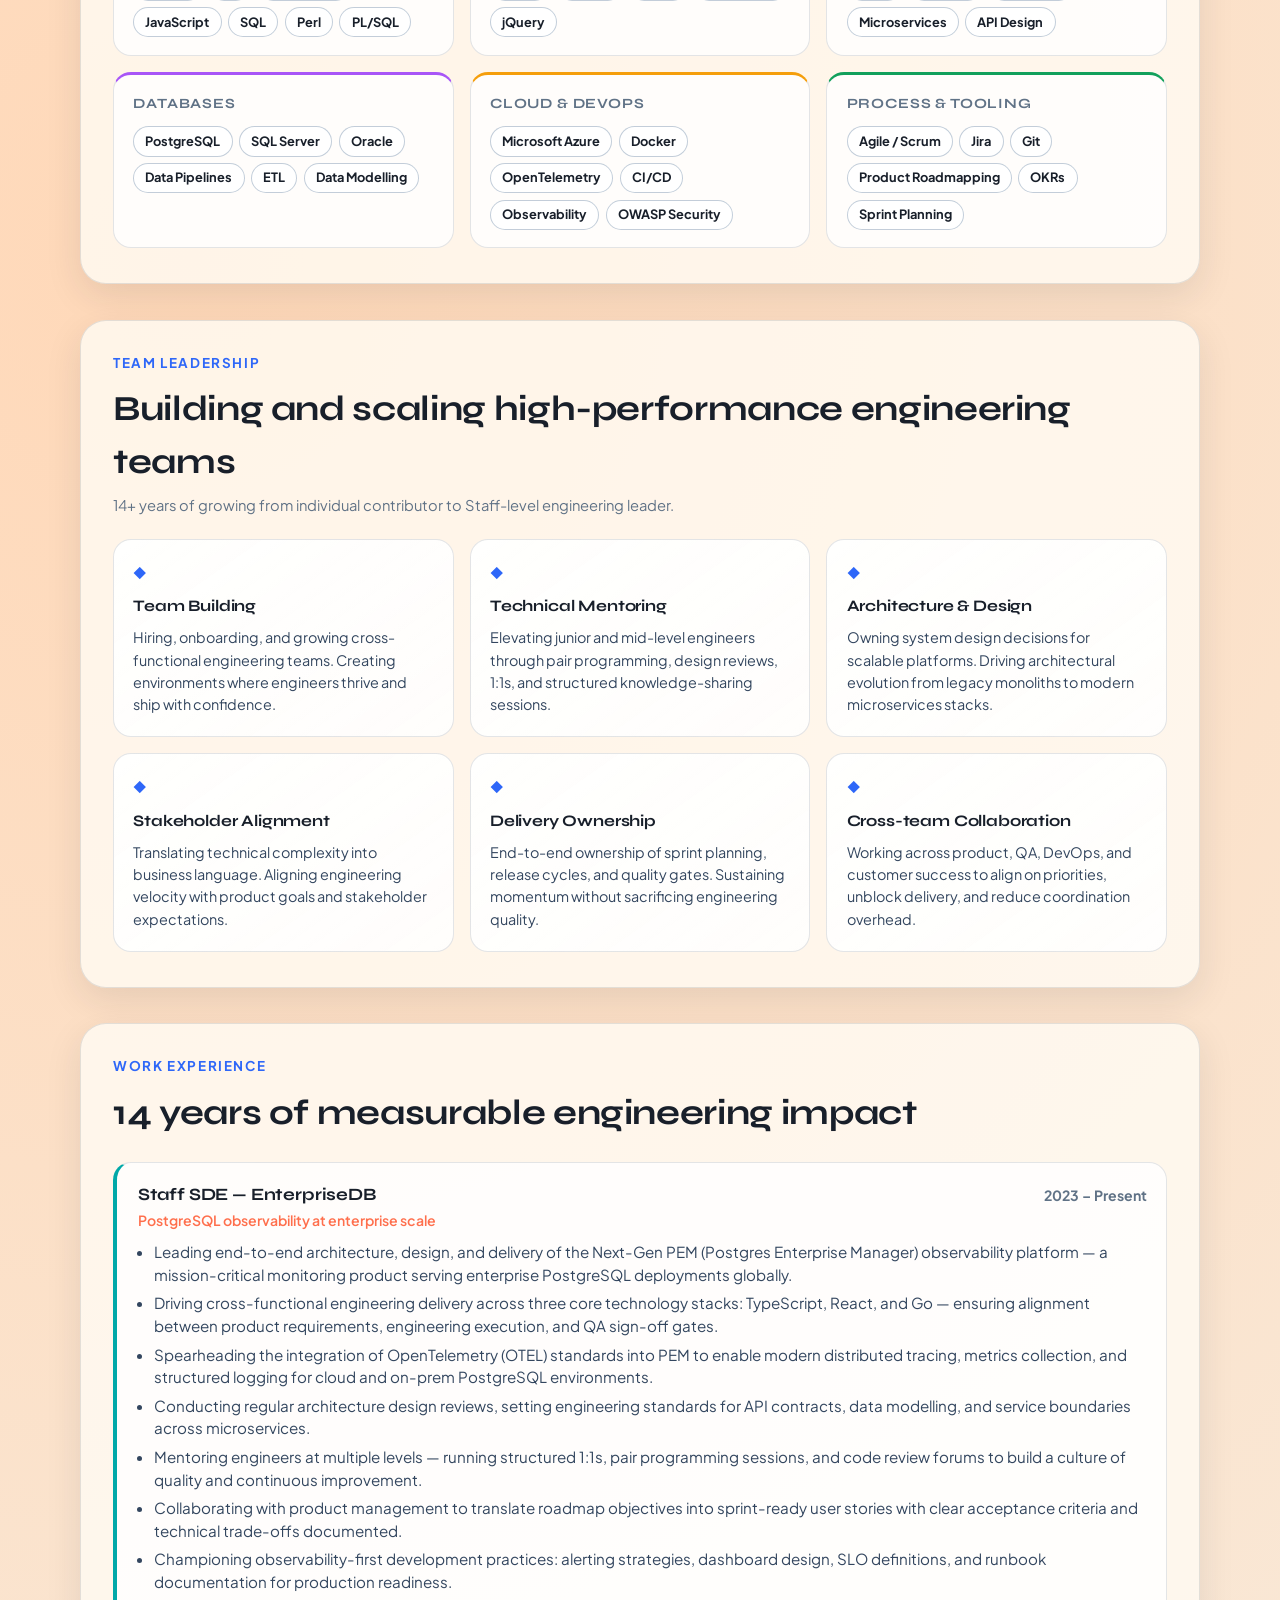
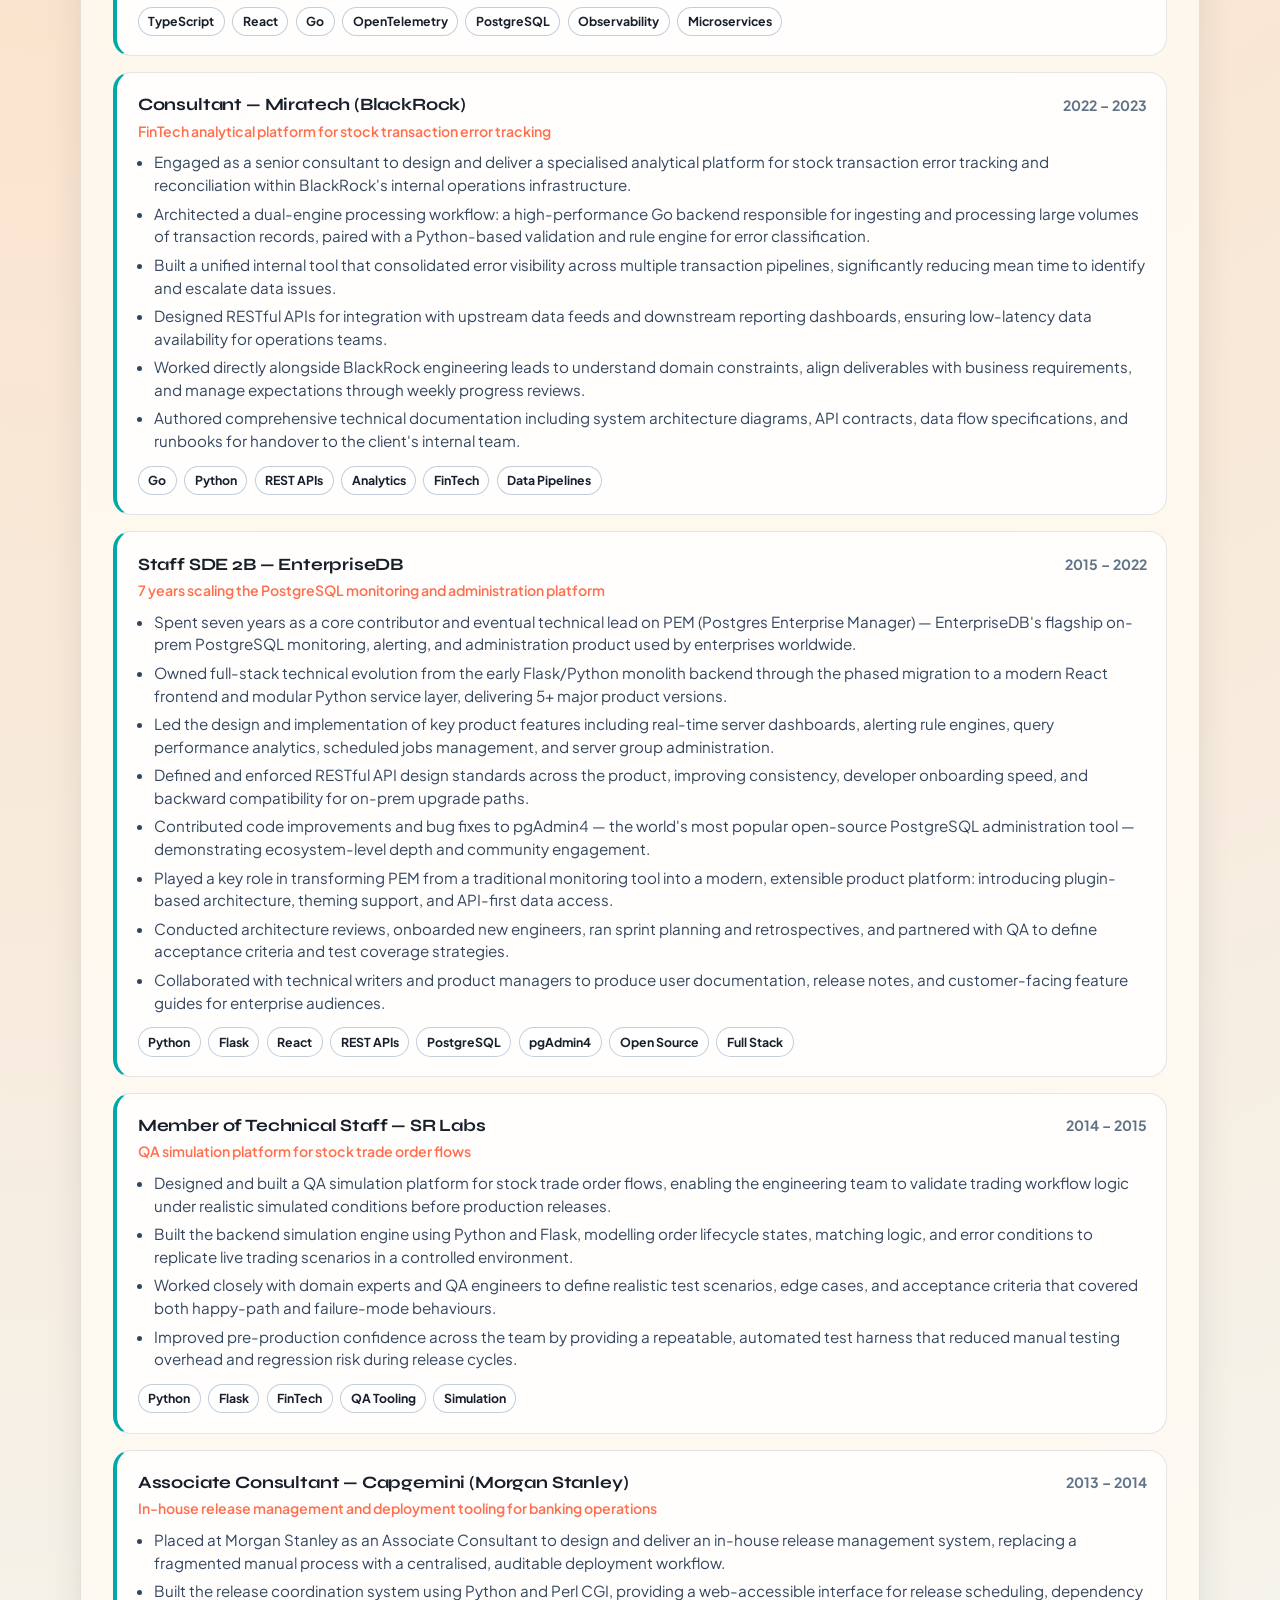
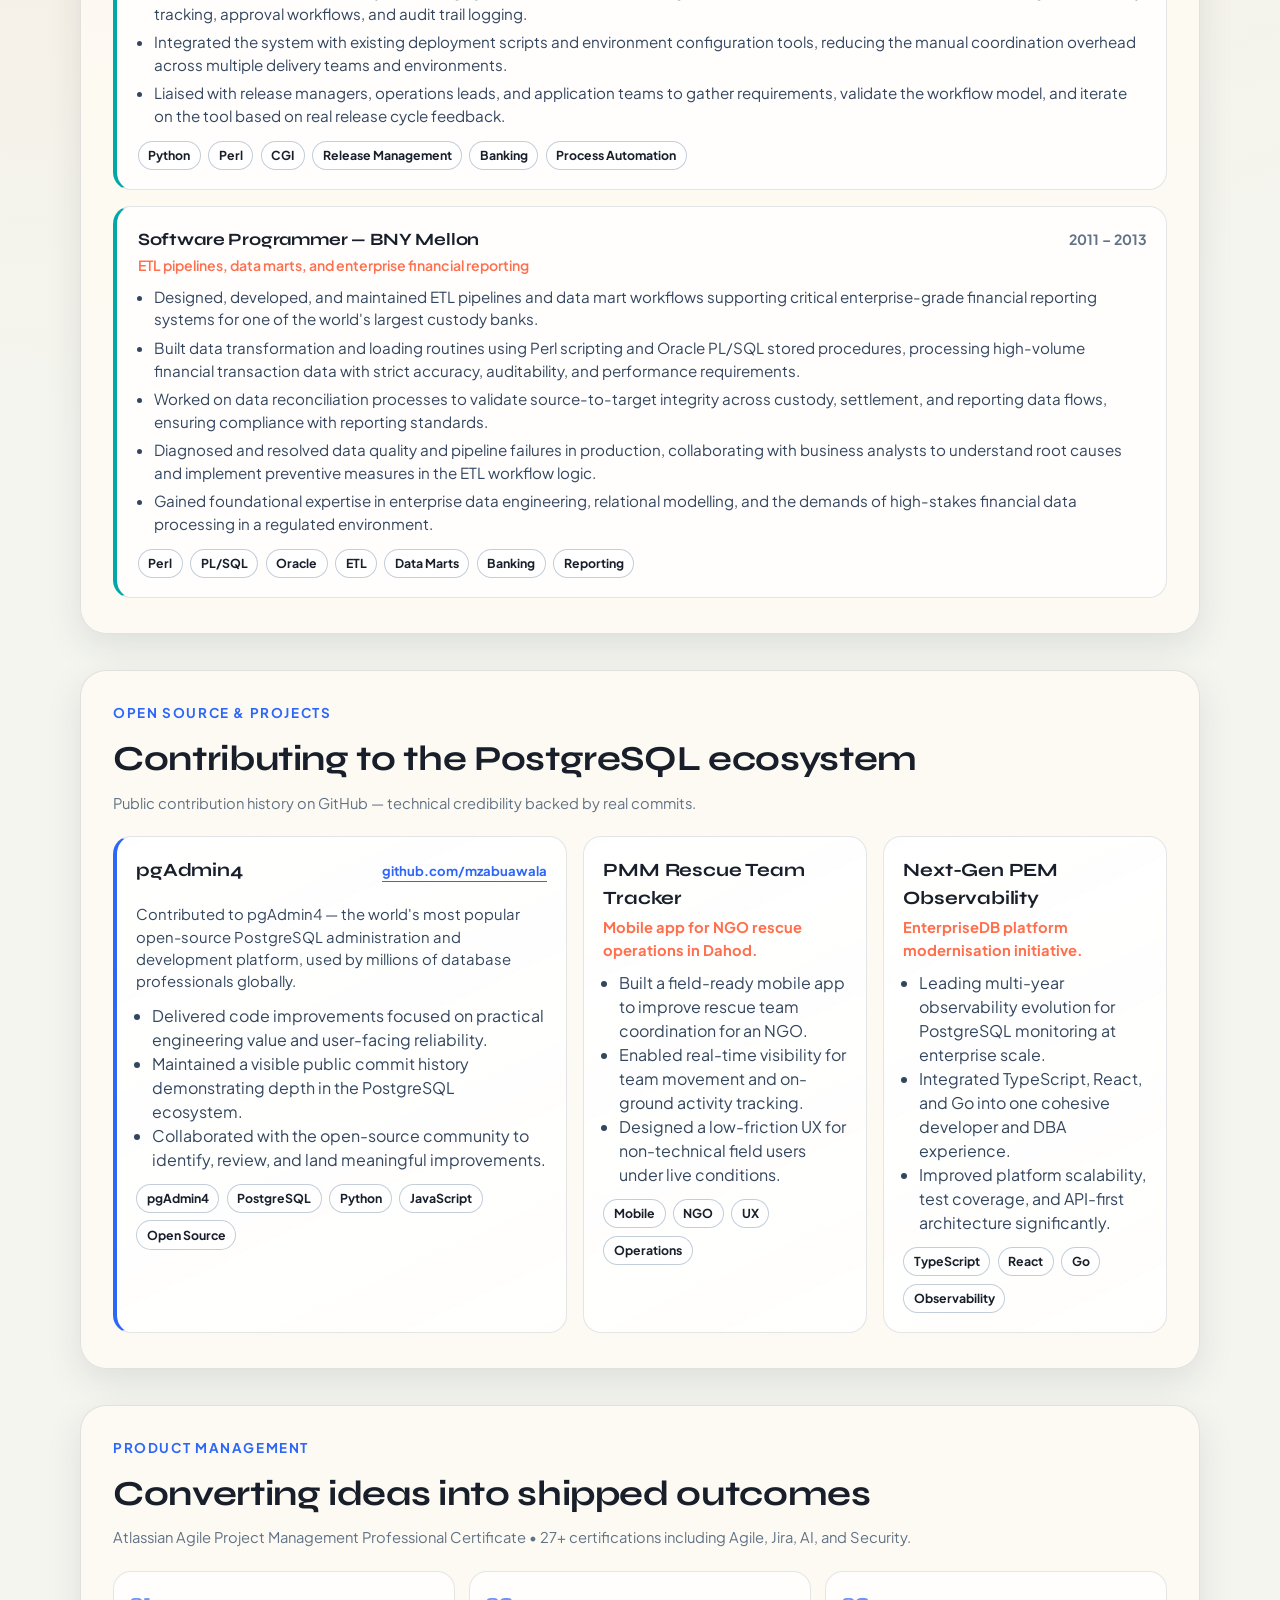
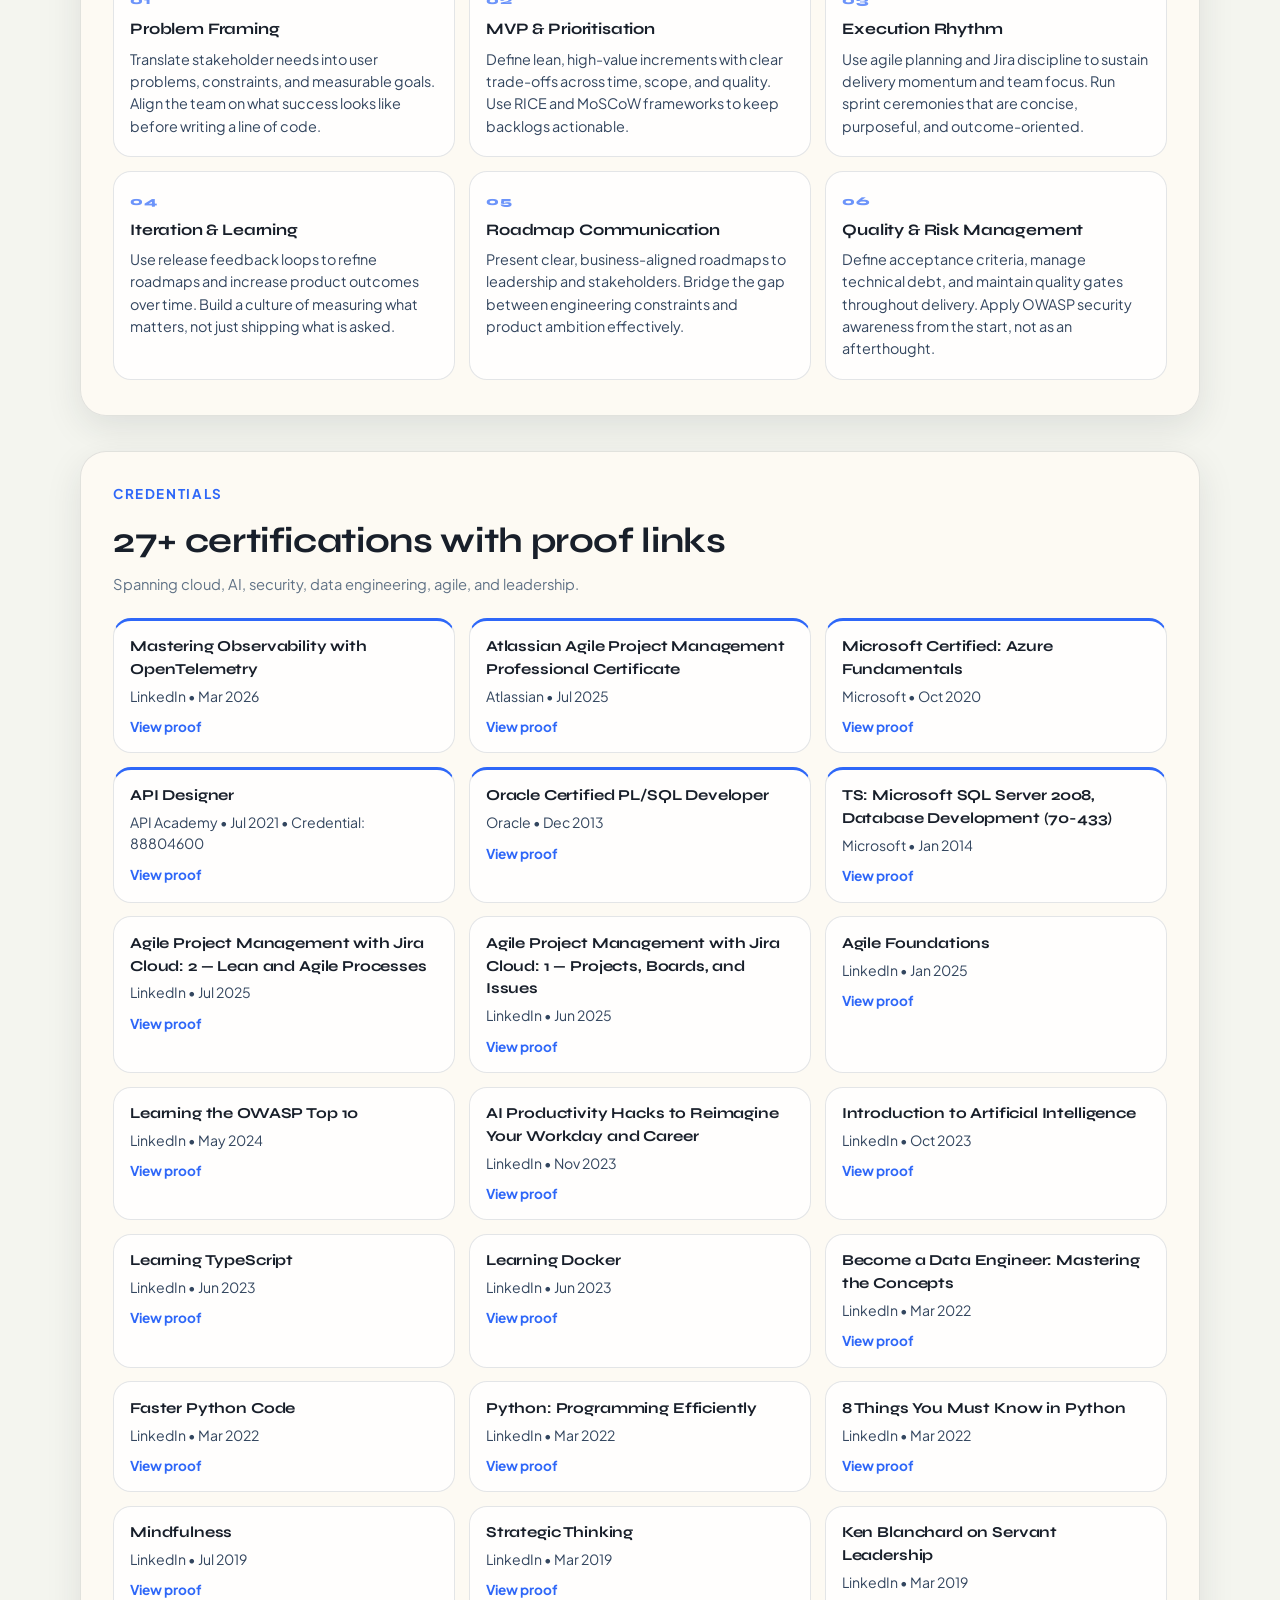
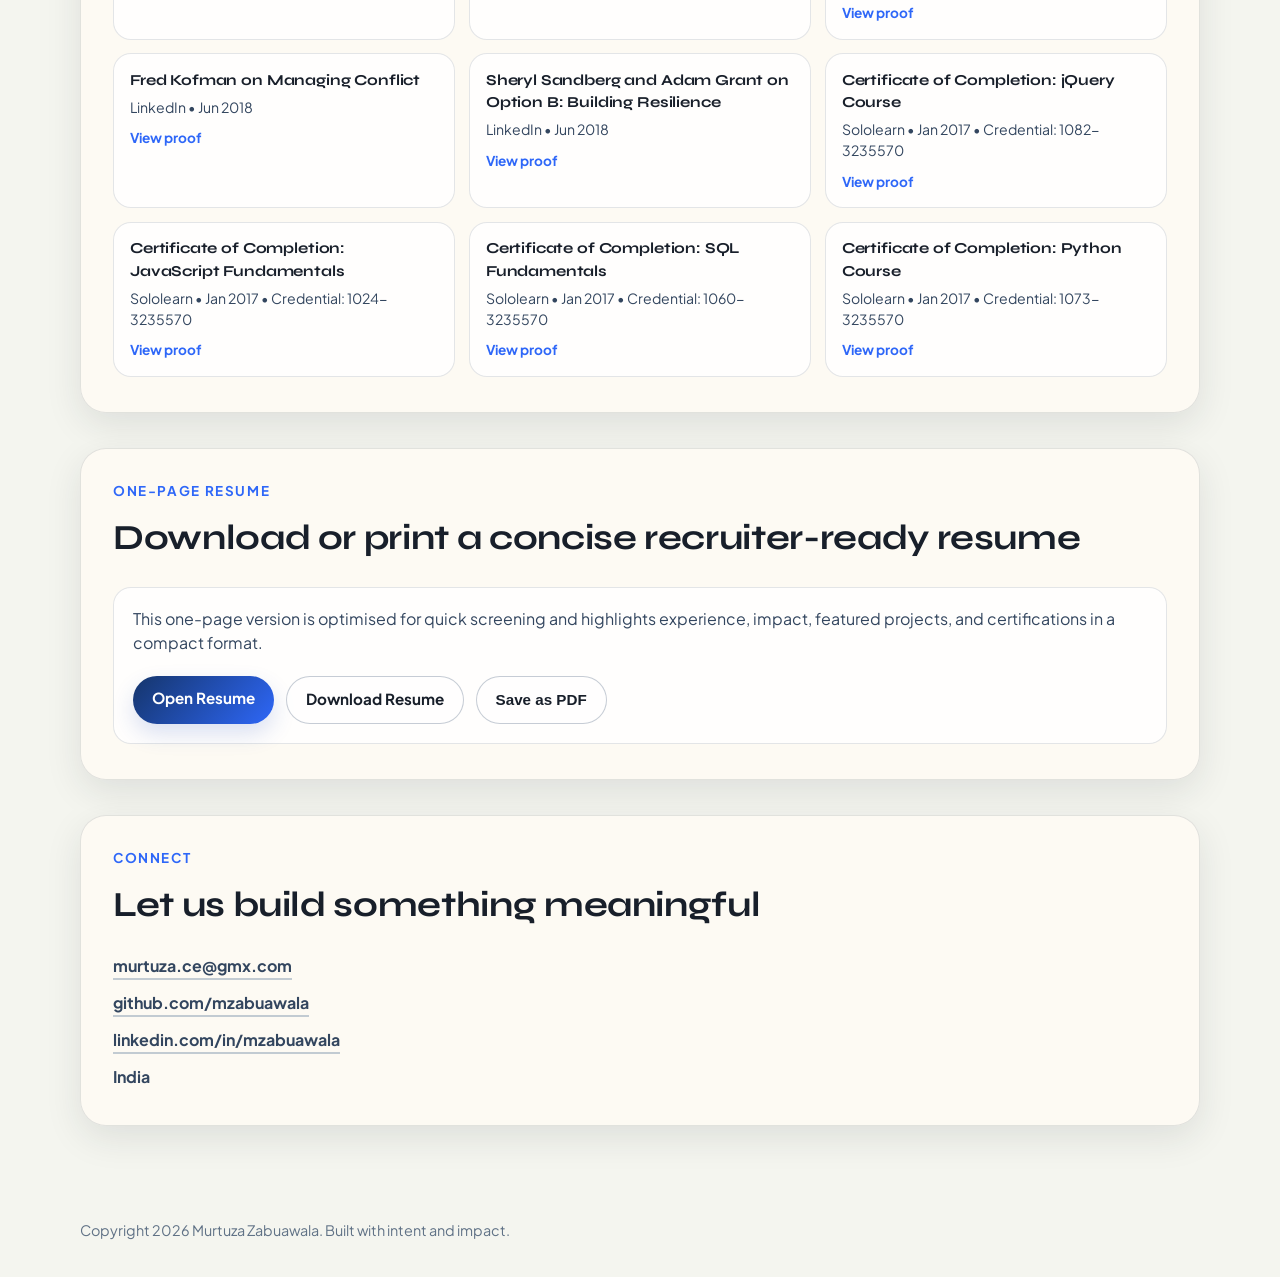
==== commit 49047bf9: "added github webpage" ====
--- a/index.html
+++ b/index.html
@@ -3,10 +3,10 @@
   <head>
     <meta charset="UTF-8" />
     <meta name="viewport" content="width=device-width, initial-scale=1.0" />
-    <title>Murtuza Zabuawala | Portfolio</title>
+    <title>Murtuza Zabuawala | Senior Engineer &amp; Team Lead</title>
     <meta
       name="description"
-      content="Engineering leader with 14+ years in full stack, data engineering, cloud, and product management."
+      content="Senior Full Stack Engineer &amp; Team Lead with 14+ years building scalable platforms, leading engineering teams, and delivering measurable product outcomes."
     />
     <link rel="preconnect" href="https://fonts.googleapis.com" />
     <link rel="preconnect" href="https://fonts.gstatic.com" crossorigin />
@@ -20,100 +20,75 @@
     <div class="bg-orb orb-a"></div>
     <div class="bg-orb orb-b"></div>
     <div class="bg-grid"></div>
+    <div class="scroll-progress" id="scrollProgress"></div>
 
     <header class="site-header">
       <a class="brand" href="#top">MZ</a>
       <nav>
         <a href="#about">About</a>
+        <a href="#skills">Skills</a>
+        <a href="#leadership">Leadership</a>
         <a href="#experience">Experience</a>
-        <a href="#projects">Projects</a>
-        <a href="#certifications">Certificates</a>
+        <a href="#opensource">Open Source</a>
         <a href="#pm">Product</a>
-        <a href="#resume">Resume</a>
+        <a href="#certifications">Certs</a>
         <a href="#contact">Contact</a>
       </nav>
       <button id="themeToggle" class="theme-toggle" aria-label="Toggle color theme">
-        <span class="theme-icon sun">Sun</span>
-        <span class="theme-icon moon">Moon</span>
+        <span class="theme-icon sun">Light</span>
+        <span class="theme-icon moon">Dark</span>
       </button>
     </header>
 
     <main id="top">
+      <!-- HERO -->
       <section class="hero reveal">
-        <p class="eyebrow">Full Stack Engineering x Product Management</p>
+        <div class="status-badge">
+          <span class="status-dot"></span>
+          Open to Senior / Staff Engineering &amp; Lead Roles
+        </div>
+        <p class="eyebrow">Full Stack Engineer &bull; Team Lead &bull; Product Thinker</p>
         <h1>
           I build resilient digital products and high-performance teams that deliver
           measurable outcomes.
         </h1>
         <p class="hero-copy">
-          Seasoned engineering professional with 14+ years across full stack development,
-          cloud systems, data platforms, and microservices architecture.
+          Senior engineering professional with <strong>14+ years</strong> across full stack
+          development, cloud systems, data platforms, and microservices &mdash; currently
+          building next-gen PostgreSQL observability at EnterpriseDB.
+        </p>
+        <p class="hero-typed-wrap">
+          Specialised in:&nbsp;<span id="typedRole" class="typed-role"></span><span class="typed-cursor">|</span>
         </p>
 
         <div class="hero-actions">
           <a class="btn btn-solid" href="mailto:murtuza.ce@gmx.com">Email Me</a>
           <a class="btn btn-outline" href="https://github.com/mzabuawala" target="_blank" rel="noreferrer">GitHub</a>
           <a class="btn btn-outline" href="https://www.linkedin.com/in/mzabuawala/" target="_blank" rel="noreferrer">LinkedIn</a>
+          <a class="btn btn-outline" href="resume-one-page.html" target="_blank" rel="noreferrer">Resume</a>
         </div>
 
         <ul class="metric-strip">
           <li>
-            <strong>14+</strong>
+            <strong><span class="counter" data-target="14">0</span>+</strong>
             <span>Years Experience</span>
           </li>
           <li>
-            <strong>8+</strong>
+            <strong><span class="counter" data-target="8">0</span>+</strong>
             <span>Years at EnterpriseDB</span>
           </li>
           <li>
-            <strong>20+</strong>
-            <span>Professional Certifications</span>
+            <strong><span class="counter" data-target="27">0</span>+</strong>
+            <span>Certifications</span>
           </li>
           <li>
-            <strong>1</strong>
-            <span>NGO Mobile App Delivered</span>
+            <strong><span class="counter" data-target="6">0</span>+</strong>
+            <span>Companies &amp; Clients</span>
           </li>
         </ul>
       </section>
 
-      <section class="panel reveal" id="certifications">
-        <div class="section-title-wrap">
-          <p class="eyebrow">Credentials</p>
-          <h2>Certifications with proof links</h2>
-          <p class="section-note">Update the LinkedIn profile URL once to keep proof links aligned with your latest public records.</p>
-        </div>
-
-        <div class="cert-grid">
-          <article class="cert-card"><h3>Mastering Observability with OpenTelemetry</h3><p>LinkedIn • Mar 2026</p><a href="https://www.linkedin.com/in/your-linkedin-id/details/certifications/" target="_blank" rel="noreferrer">View proof</a></article>
-          <article class="cert-card"><h3>Atlassian Agile Project Management Professional Certificate</h3><p>Atlassian • Jul 2025</p><a href="https://www.atlassian.com/university/certification" target="_blank" rel="noreferrer">View proof</a></article>
-          <article class="cert-card"><h3>Agile Project Management with Jira Cloud: 2 Lean and Agile Processes</h3><p>LinkedIn • Jul 2025</p><a href="https://www.linkedin.com/in/your-linkedin-id/details/certifications/" target="_blank" rel="noreferrer">View proof</a></article>
-          <article class="cert-card"><h3>Agile Project Management with Jira Cloud: 1 Projects, Boards, and Issues</h3><p>LinkedIn • Jun 2025</p><a href="https://www.linkedin.com/in/your-linkedin-id/details/certifications/" target="_blank" rel="noreferrer">View proof</a></article>
-          <article class="cert-card"><h3>Agile Foundations</h3><p>LinkedIn • Jan 2025</p><a href="https://www.linkedin.com/in/your-linkedin-id/details/certifications/" target="_blank" rel="noreferrer">View proof</a></article>
-          <article class="cert-card"><h3>Learning the OWASP Top 10</h3><p>LinkedIn • May 2024</p><a href="https://www.linkedin.com/in/your-linkedin-id/details/certifications/" target="_blank" rel="noreferrer">View proof</a></article>
-          <article class="cert-card"><h3>AI Productivity Hacks to Reimagine Your Workday and Career</h3><p>LinkedIn • Nov 2023</p><a href="https://www.linkedin.com/in/your-linkedin-id/details/certifications/" target="_blank" rel="noreferrer">View proof</a></article>
-          <article class="cert-card"><h3>Introduction to Artificial Intelligence</h3><p>LinkedIn • Oct 2023</p><a href="https://www.linkedin.com/in/your-linkedin-id/details/certifications/" target="_blank" rel="noreferrer">View proof</a></article>
-          <article class="cert-card"><h3>Learning TypeScript</h3><p>LinkedIn • Jun 2023</p><a href="https://www.linkedin.com/in/your-linkedin-id/details/certifications/" target="_blank" rel="noreferrer">View proof</a></article>
-          <article class="cert-card"><h3>Learning Docker</h3><p>LinkedIn • Jun 2023</p><a href="https://www.linkedin.com/in/your-linkedin-id/details/certifications/" target="_blank" rel="noreferrer">View proof</a></article>
-          <article class="cert-card"><h3>Become a Data Engineer: Mastering the Concepts</h3><p>LinkedIn • Mar 2022</p><a href="https://www.linkedin.com/in/your-linkedin-id/details/certifications/" target="_blank" rel="noreferrer">View proof</a></article>
-          <article class="cert-card"><h3>Faster Python Code</h3><p>LinkedIn • Mar 2022</p><a href="https://www.linkedin.com/in/your-linkedin-id/details/certifications/" target="_blank" rel="noreferrer">View proof</a></article>
-          <article class="cert-card"><h3>Python: Programming Efficiently</h3><p>LinkedIn • Mar 2022</p><a href="https://www.linkedin.com/in/your-linkedin-id/details/certifications/" target="_blank" rel="noreferrer">View proof</a></article>
-          <article class="cert-card"><h3>8 Things You Must Know in Python</h3><p>LinkedIn • Mar 2022</p><a href="https://www.linkedin.com/in/your-linkedin-id/details/certifications/" target="_blank" rel="noreferrer">View proof</a></article>
-          <article class="cert-card"><h3>API Designer</h3><p>API Academy • Jul 2021 • Credential ID: 88804600</p><a href="https://www.apiacademy.co/" target="_blank" rel="noreferrer">View proof</a></article>
-          <article class="cert-card"><h3>Microsoft Certified: Azure Fundamentals</h3><p>Microsoft • Oct 2020</p><a href="https://learn.microsoft.com/en-us/credentials/certifications/azure-fundamentals/" target="_blank" rel="noreferrer">View proof</a></article>
-          <article class="cert-card"><h3>Mindfulness</h3><p>LinkedIn • Jul 2019</p><a href="https://www.linkedin.com/in/your-linkedin-id/details/certifications/" target="_blank" rel="noreferrer">View proof</a></article>
-          <article class="cert-card"><h3>Strategic Thinking</h3><p>LinkedIn • Mar 2019</p><a href="https://www.linkedin.com/in/your-linkedin-id/details/certifications/" target="_blank" rel="noreferrer">View proof</a></article>
-          <article class="cert-card"><h3>Ken Blanchard on Servant Leadership</h3><p>LinkedIn • Mar 2019</p><a href="https://www.linkedin.com/in/your-linkedin-id/details/certifications/" target="_blank" rel="noreferrer">View proof</a></article>
-          <article class="cert-card"><h3>Fred Kofman on Managing Conflict</h3><p>LinkedIn • Jun 2018</p><a href="https://www.linkedin.com/in/your-linkedin-id/details/certifications/" target="_blank" rel="noreferrer">View proof</a></article>
-          <article class="cert-card"><h3>Sheryl Sandberg and Adam Grant on Option B: Building Resilience</h3><p>LinkedIn • Jun 2018</p><a href="https://www.linkedin.com/in/your-linkedin-id/details/certifications/" target="_blank" rel="noreferrer">View proof</a></article>
-          <article class="cert-card"><h3>Certificate of Completion: jQuery Course</h3><p>Sololearn • Jan 2017 • Credential ID: 1082-3235570</p><a href="https://www.sololearn.com/" target="_blank" rel="noreferrer">View proof</a></article>
-          <article class="cert-card"><h3>Certificate of Completion: JavaScript Fundamentals</h3><p>Sololearn • Jan 2017 • Credential ID: 1024-3235570</p><a href="https://www.sololearn.com/" target="_blank" rel="noreferrer">View proof</a></article>
-          <article class="cert-card"><h3>Certificate of Completion: SQL Fundamentals</h3><p>Sololearn • Jan 2017 • Credential ID: 1060-3235570</p><a href="https://www.sololearn.com/" target="_blank" rel="noreferrer">View proof</a></article>
-          <article class="cert-card"><h3>Certificate of Completion: Python Course</h3><p>Sololearn • Jan 2017 • Credential ID: 1073-3235570</p><a href="https://www.sololearn.com/" target="_blank" rel="noreferrer">View proof</a></article>
-          <article class="cert-card"><h3>TS: Microsoft SQL Server 2008, Database Development (70-433)</h3><p>Microsoft • Jan 2014</p><a href="https://learn.microsoft.com/en-us/credentials/certifications/" target="_blank" rel="noreferrer">View proof</a></article>
-          <article class="cert-card"><h3>Oracle Certified PL/SQL Developer</h3><p>Oracle • Dec 2013</p><a href="https://education.oracle.com/oracle-certified-professional/" target="_blank" rel="noreferrer">View proof</a></article>
-        </div>
-      </section>
-
+      <!-- ABOUT -->
       <section class="panel reveal" id="about">
         <div class="section-title-wrap">
           <p class="eyebrow">About</p>
@@ -122,183 +97,414 @@
 
         <div class="about-grid">
           <p>
-            I am a self-starter, continuous learner, and impact-oriented problem solver. My
-            work blends product clarity, engineering depth, and delivery discipline to build
-            scalable solutions from the ground up.
+            I am a self-starter, continuous learner, and impact-oriented problem solver.
+            My work blends <strong>product clarity</strong>, <strong>engineering depth</strong>,
+            and <strong>delivery discipline</strong> to build scalable solutions from the ground
+            up. I thrive at the intersection of technical architecture and team leadership
+            &mdash; comfortable owning the roadmap, the architecture, and the sprint.
           </p>
           <ul>
-            <li>Strong track record of leading high-performance engineering teams.</li>
-            <li>Experience across platform products, cloud, data workflows, and APIs.</li>
+            <li>Strong track record of leading high-performance engineering teams across 14+ years.</li>
+            <li>Experience across platform products, cloud, data workflows, APIs, and microservices.</li>
             <li>Comfortable owning architecture, execution, mentoring, and stakeholder alignment.</li>
+            <li>Active open-source contributor to the PostgreSQL ecosystem via pgAdmin4.</li>
+            <li>27+ professional certifications spanning cloud, AI, security, data, and agile.</li>
           </ul>
         </div>
       </section>
 
+      <!-- SKILLS -->
+      <section class="panel reveal" id="skills">
+        <div class="section-title-wrap">
+          <p class="eyebrow">Technical Skills</p>
+          <h2>Full-stack depth across modern technology stacks</h2>
+        </div>
+
+        <div class="skills-bento">
+          <div class="skill-category cat-lang">
+            <h3>Core Languages</h3>
+            <div class="pill-group">
+              <span class="pill">Python</span>
+              <span class="pill">Go</span>
+              <span class="pill">TypeScript</span>
+              <span class="pill">JavaScript</span>
+              <span class="pill">SQL</span>
+              <span class="pill">Perl</span>
+              <span class="pill">PL/SQL</span>
+            </div>
+          </div>
+
+          <div class="skill-category cat-fe">
+            <h3>Frontend</h3>
+            <div class="pill-group">
+              <span class="pill">React</span>
+              <span class="pill">HTML5</span>
+              <span class="pill">CSS3</span>
+              <span class="pill">TypeScript</span>
+              <span class="pill">jQuery</span>
+            </div>
+          </div>
+
+          <div class="skill-category cat-be">
+            <h3>Backend &amp; APIs</h3>
+            <div class="pill-group">
+              <span class="pill">Flask</span>
+              <span class="pill">Node.js</span>
+              <span class="pill">REST APIs</span>
+              <span class="pill">Microservices</span>
+              <span class="pill">API Design</span>
+            </div>
+          </div>
+
+          <div class="skill-category cat-db">
+            <h3>Databases</h3>
+            <div class="pill-group">
+              <span class="pill">PostgreSQL</span>
+              <span class="pill">SQL Server</span>
+              <span class="pill">Oracle</span>
+              <span class="pill">Data Pipelines</span>
+              <span class="pill">ETL</span>
+              <span class="pill">Data Modelling</span>
+            </div>
+          </div>
+
+          <div class="skill-category cat-cloud">
+            <h3>Cloud &amp; DevOps</h3>
+            <div class="pill-group">
+              <span class="pill">Microsoft Azure</span>
+              <span class="pill">Docker</span>
+              <span class="pill">OpenTelemetry</span>
+              <span class="pill">CI/CD</span>
+              <span class="pill">Observability</span>
+              <span class="pill">OWASP Security</span>
+            </div>
+          </div>
+
+          <div class="skill-category cat-process">
+            <h3>Process &amp; Tooling</h3>
+            <div class="pill-group">
+              <span class="pill">Agile / Scrum</span>
+              <span class="pill">Jira</span>
+              <span class="pill">Git</span>
+              <span class="pill">Product Roadmapping</span>
+              <span class="pill">OKRs</span>
+              <span class="pill">Sprint Planning</span>
+            </div>
+          </div>
+        </div>
+      </section>
+
+      <!-- LEADERSHIP -->
+      <section class="panel reveal" id="leadership">
+        <div class="section-title-wrap">
+          <p class="eyebrow">Team Leadership</p>
+          <h2>Building and scaling high-performance engineering teams</h2>
+          <p class="section-note">14+ years of growing from individual contributor to Staff-level engineering leader.</p>
+        </div>
+
+        <div class="leadership-grid">
+          <article class="lead-card">
+            <div class="lead-icon">&#9670;</div>
+            <h3>Team Building</h3>
+            <p>Hiring, onboarding, and growing cross-functional engineering teams. Creating environments where engineers thrive and ship with confidence.</p>
+          </article>
+          <article class="lead-card">
+            <div class="lead-icon">&#9670;</div>
+            <h3>Technical Mentoring</h3>
+            <p>Elevating junior and mid-level engineers through pair programming, design reviews, 1:1s, and structured knowledge-sharing sessions.</p>
+          </article>
+          <article class="lead-card">
+            <div class="lead-icon">&#9670;</div>
+            <h3>Architecture &amp; Design</h3>
+            <p>Owning system design decisions for scalable platforms. Driving architectural evolution from legacy monoliths to modern microservices stacks.</p>
+          </article>
+          <article class="lead-card">
+            <div class="lead-icon">&#9670;</div>
+            <h3>Stakeholder Alignment</h3>
+            <p>Translating technical complexity into business language. Aligning engineering velocity with product goals and stakeholder expectations.</p>
+          </article>
+          <article class="lead-card">
+            <div class="lead-icon">&#9670;</div>
+            <h3>Delivery Ownership</h3>
+            <p>End-to-end ownership of sprint planning, release cycles, and quality gates. Sustaining momentum without sacrificing engineering quality.</p>
+          </article>
+          <article class="lead-card">
+            <div class="lead-icon">&#9670;</div>
+            <h3>Cross-team Collaboration</h3>
+            <p>Working across product, QA, DevOps, and customer success to align on priorities, unblock delivery, and reduce coordination overhead.</p>
+          </article>
+        </div>
+      </section>
+
+      <!-- EXPERIENCE -->
       <section class="panel reveal" id="experience">
         <div class="section-title-wrap">
-          <p class="eyebrow">Experience</p>
-          <h2>Career timeline with quantified impact</h2>
+          <p class="eyebrow">Work Experience</p>
+          <h2>14 years of measurable engineering impact</h2>
         </div>
 
         <div class="timeline">
           <article class="timeline-item">
             <header>
-              <h3>Staff SDE, EnterpriseDB</h3>
-              <p>2023 - Present</p>
+              <div>
+                <h3>Staff SDE &mdash; EnterpriseDB</h3>
+                <p class="company-tag">PostgreSQL observability at enterprise scale</p>
+              </div>
+              <p class="timeline-date">2023 &ndash; Present</p>
             </header>
             <ul>
-              <li>Leading Next-Gen PEM observability platform for PostgreSQL at enterprise scale.</li>
-              <li>Driving delivery across 3 core stacks: TypeScript, React, and Go.</li>
-              <li>Contributing to the second major PEM phase of my EnterpriseDB journey (2015-2022, 2023-Present).</li>
-            </ul>
+              <li>Leading end-to-end architecture, design, and delivery of the Next-Gen PEM (Postgres Enterprise Manager) observability platform &mdash; a mission-critical monitoring product serving enterprise PostgreSQL deployments globally.</li>
+              <li>Driving cross-functional engineering delivery across three core technology stacks: TypeScript, React, and Go &mdash; ensuring alignment between product requirements, engineering execution, and QA sign-off gates.</li>
+              <li>Spearheading the integration of OpenTelemetry (OTEL) standards into PEM to enable modern distributed tracing, metrics collection, and structured logging for cloud and on-prem PostgreSQL environments.</li>
+              <li>Conducting regular architecture design reviews, setting engineering standards for API contracts, data modelling, and service boundaries across microservices.</li>
+              <li>Mentoring engineers at multiple levels &mdash; running structured 1:1s, pair programming sessions, and code review forums to build a culture of quality and continuous improvement.</li>
+              <li>Collaborating with product management to translate roadmap objectives into sprint-ready user stories with clear acceptance criteria and technical trade-offs documented.</li>
+              <li>Championing observability-first development practices: alerting strategies, dashboard design, SLO definitions, and runbook documentation for production readiness.</li>
+            </ul>
+            <div class="tag-row">
+              <span>TypeScript</span><span>React</span><span>Go</span><span>OpenTelemetry</span><span>PostgreSQL</span><span>Observability</span><span>Microservices</span>
+            </div>
           </article>
 
           <article class="timeline-item">
             <header>
-              <h3>Consultant, Miratech (BlackRock)</h3>
-              <p>2022 - 2023</p>
+              <div>
+                <h3>Consultant &mdash; Miratech (BlackRock)</h3>
+                <p class="company-tag">FinTech analytical platform for stock transaction error tracking</p>
+              </div>
+              <p class="timeline-date">2022 &ndash; 2023</p>
             </header>
             <ul>
-              <li>Delivered a 1-year analytical platform engagement for stock and transaction error tracking.</li>
-              <li>Built a dual-engine workflow using 2 languages: Go for backend and Python for validation.</li>
-              <li>Enabled faster issue identification by consolidating error visibility into one internal tool.</li>
-            </ul>
+              <li>Engaged as a senior consultant to design and deliver a specialised analytical platform for stock transaction error tracking and reconciliation within BlackRock's internal operations infrastructure.</li>
+              <li>Architected a dual-engine processing workflow: a high-performance Go backend responsible for ingesting and processing large volumes of transaction records, paired with a Python-based validation and rule engine for error classification.</li>
+              <li>Built a unified internal tool that consolidated error visibility across multiple transaction pipelines, significantly reducing mean time to identify and escalate data issues.</li>
+              <li>Designed RESTful APIs for integration with upstream data feeds and downstream reporting dashboards, ensuring low-latency data availability for operations teams.</li>
+              <li>Worked directly alongside BlackRock engineering leads to understand domain constraints, align deliverables with business requirements, and manage expectations through weekly progress reviews.</li>
+              <li>Authored comprehensive technical documentation including system architecture diagrams, API contracts, data flow specifications, and runbooks for handover to the client's internal team.</li>
+            </ul>
+            <div class="tag-row">
+              <span>Go</span><span>Python</span><span>REST APIs</span><span>Analytics</span><span>FinTech</span><span>Data Pipelines</span>
+            </div>
           </article>
 
           <article class="timeline-item">
             <header>
-              <h3>Staff SDE 2B, EnterpriseDB</h3>
-              <p>2015 - 2022</p>
+              <div>
+                <h3>Staff SDE 2B &mdash; EnterpriseDB</h3>
+                <p class="company-tag">7 years scaling the PostgreSQL monitoring and administration platform</p>
+              </div>
+              <p class="timeline-date">2015 &ndash; 2022</p>
             </header>
             <ul>
-              <li>Spent 7 years scaling PEM for on-prem PostgreSQL monitoring and administration.</li>
-              <li>Owned full-stack evolution across Flask/Python backend and React frontend.</li>
-              <li>Helped transform PEM from a traditional monitoring tool into a modern product platform.</li>
-            </ul>
+              <li>Spent seven years as a core contributor and eventual technical lead on PEM (Postgres Enterprise Manager) &mdash; EnterpriseDB's flagship on-prem PostgreSQL monitoring, alerting, and administration product used by enterprises worldwide.</li>
+              <li>Owned full-stack technical evolution from the early Flask/Python monolith backend through the phased migration to a modern React frontend and modular Python service layer, delivering 5+ major product versions.</li>
+              <li>Led the design and implementation of key product features including real-time server dashboards, alerting rule engines, query performance analytics, scheduled jobs management, and server group administration.</li>
+              <li>Defined and enforced RESTful API design standards across the product, improving consistency, developer onboarding speed, and backward compatibility for on-prem upgrade paths.</li>
+              <li>Contributed code improvements and bug fixes to pgAdmin4 &mdash; the world's most popular open-source PostgreSQL administration tool &mdash; demonstrating ecosystem-level depth and community engagement.</li>
+              <li>Played a key role in transforming PEM from a traditional monitoring tool into a modern, extensible product platform: introducing plugin-based architecture, theming support, and API-first data access.</li>
+              <li>Conducted architecture reviews, onboarded new engineers, ran sprint planning and retrospectives, and partnered with QA to define acceptance criteria and test coverage strategies.</li>
+              <li>Collaborated with technical writers and product managers to produce user documentation, release notes, and customer-facing feature guides for enterprise audiences.</li>
+            </ul>
+            <div class="tag-row">
+              <span>Python</span><span>Flask</span><span>React</span><span>REST APIs</span><span>PostgreSQL</span><span>pgAdmin4</span><span>Open Source</span><span>Full Stack</span>
+            </div>
           </article>
 
           <article class="timeline-item">
             <header>
-              <h3>Member of Technical Staff, SR Labs</h3>
-              <p>2014 - 2015</p>
+              <div>
+                <h3>Member of Technical Staff &mdash; SR Labs</h3>
+                <p class="company-tag">QA simulation platform for stock trade order flows</p>
+              </div>
+              <p class="timeline-date">2014 &ndash; 2015</p>
             </header>
             <ul>
-              <li>Built 1 QA simulation product for stock trade order flows using Python and Flask.</li>
-              <li>Improved confidence in trading workflow tests before production usage.</li>
-            </ul>
+              <li>Designed and built a QA simulation platform for stock trade order flows, enabling the engineering team to validate trading workflow logic under realistic simulated conditions before production releases.</li>
+              <li>Built the backend simulation engine using Python and Flask, modelling order lifecycle states, matching logic, and error conditions to replicate live trading scenarios in a controlled environment.</li>
+              <li>Worked closely with domain experts and QA engineers to define realistic test scenarios, edge cases, and acceptance criteria that covered both happy-path and failure-mode behaviours.</li>
+              <li>Improved pre-production confidence across the team by providing a repeatable, automated test harness that reduced manual testing overhead and regression risk during release cycles.</li>
+            </ul>
+            <div class="tag-row">
+              <span>Python</span><span>Flask</span><span>FinTech</span><span>QA Tooling</span><span>Simulation</span>
+            </div>
           </article>
 
           <article class="timeline-item">
             <header>
-              <h3>Associate Consultant, Capgemini (Morgan Stanley)</h3>
-              <p>2013 - 2014</p>
+              <div>
+                <h3>Associate Consultant &mdash; Capgemini (Morgan Stanley)</h3>
+                <p class="company-tag">In-house release management and deployment tooling for banking operations</p>
+              </div>
+              <p class="timeline-date">2013 &ndash; 2014</p>
             </header>
             <ul>
-              <li>Created 1 in-house release management system using Python and Perl CGI.</li>
-              <li>Reduced release coordination friction through centralized process tooling.</li>
-            </ul>
+              <li>Placed at Morgan Stanley as an Associate Consultant to design and deliver an in-house release management system, replacing a fragmented manual process with a centralised, auditable deployment workflow.</li>
+              <li>Built the release coordination system using Python and Perl CGI, providing a web-accessible interface for release scheduling, dependency tracking, approval workflows, and audit trail logging.</li>
+              <li>Integrated the system with existing deployment scripts and environment configuration tools, reducing the manual coordination overhead across multiple delivery teams and environments.</li>
+              <li>Liaised with release managers, operations leads, and application teams to gather requirements, validate the workflow model, and iterate on the tool based on real release cycle feedback.</li>
+            </ul>
+            <div class="tag-row">
+              <span>Python</span><span>Perl</span><span>CGI</span><span>Release Management</span><span>Banking</span><span>Process Automation</span>
+            </div>
           </article>
 
           <article class="timeline-item">
             <header>
-              <h3>Software Programmer, BNY Mellon</h3>
-              <p>2011 - 2013</p>
+              <div>
+                <h3>Software Programmer &mdash; BNY Mellon</h3>
+                <p class="company-tag">ETL pipelines, data marts, and enterprise financial reporting</p>
+              </div>
+              <p class="timeline-date">2011 &ndash; 2013</p>
             </header>
             <ul>
-              <li>Delivered ETL and data-mart workflows over a 2-year period.</li>
-              <li>Worked with Perl and PL/SQL to support critical enterprise reporting pipelines.</li>
-            </ul>
-          </article>
-        </div>
-      </section>
-
-      <section class="panel reveal" id="projects">
-        <div class="section-title-wrap">
-          <p class="eyebrow">Featured Projects</p>
-          <h2>Selected builds and outcomes</h2>
-        </div>
-
-        <div class="project-grid">
-          <article class="project-card">
+              <li>Designed, developed, and maintained ETL pipelines and data mart workflows supporting critical enterprise-grade financial reporting systems for one of the world's largest custody banks.</li>
+              <li>Built data transformation and loading routines using Perl scripting and Oracle PL/SQL stored procedures, processing high-volume financial transaction data with strict accuracy, auditability, and performance requirements.</li>
+              <li>Worked on data reconciliation processes to validate source-to-target integrity across custody, settlement, and reporting data flows, ensuring compliance with reporting standards.</li>
+              <li>Diagnosed and resolved data quality and pipeline failures in production, collaborating with business analysts to understand root causes and implement preventive measures in the ETL workflow logic.</li>
+              <li>Gained foundational expertise in enterprise data engineering, relational modelling, and the demands of high-stakes financial data processing in a regulated environment.</li>
+            </ul>
+            <div class="tag-row">
+              <span>Perl</span><span>PL/SQL</span><span>Oracle</span><span>ETL</span><span>Data Marts</span><span>Banking</span><span>Reporting</span>
+            </div>
+          </article>
+        </div>
+      </section>
+
+      <!-- OPEN SOURCE -->
+      <section class="panel reveal" id="opensource">
+        <div class="section-title-wrap">
+          <p class="eyebrow">Open Source &amp; Projects</p>
+          <h2>Contributing to the PostgreSQL ecosystem</h2>
+          <p class="section-note">Public contribution history on GitHub &mdash; technical credibility backed by real commits.</p>
+        </div>
+
+        <div class="oss-grid">
+          <article class="oss-card oss-primary">
+            <div class="oss-header">
+              <h3>pgAdmin4</h3>
+              <a class="oss-link" href="https://github.com/mzabuawala" target="_blank" rel="noreferrer">github.com/mzabuawala</a>
+            </div>
+            <p>Contributed to pgAdmin4 &mdash; the world's most popular open-source PostgreSQL administration and development platform, used by millions of database professionals globally.</p>
+            <ul>
+              <li>Delivered code improvements focused on practical engineering value and user-facing reliability.</li>
+              <li>Maintained a visible public commit history demonstrating depth in the PostgreSQL ecosystem.</li>
+              <li>Collaborated with the open-source community to identify, review, and land meaningful improvements.</li>
+            </ul>
+            <div class="tag-row">
+              <span>pgAdmin4</span><span>PostgreSQL</span><span>Python</span><span>JavaScript</span><span>Open Source</span>
+            </div>
+          </article>
+
+          <article class="oss-card">
             <h3>PMM Rescue Team Tracker</h3>
             <p class="project-context">Mobile app for NGO rescue operations in Dahod.</p>
             <ul>
-              <li>Built 1 field-ready mobile app to improve rescue team coordination.</li>
-              <li>Enabled faster on-ground visibility for team movement and activity tracking.</li>
-              <li>Designed low-friction UX for non-technical users and real-time field usage.</li>
-            </ul>
-            <div class="tag-row">
-              <span>Mobile App</span><span>NGO</span><span>Operations</span><span>UX</span>
-            </div>
-          </article>
-
-          <article class="project-card">
+              <li>Built a field-ready mobile app to improve rescue team coordination for an NGO.</li>
+              <li>Enabled real-time visibility for team movement and on-ground activity tracking.</li>
+              <li>Designed a low-friction UX for non-technical field users under live conditions.</li>
+            </ul>
+            <div class="tag-row">
+              <span>Mobile</span><span>NGO</span><span>UX</span><span>Operations</span>
+            </div>
+          </article>
+
+          <article class="oss-card">
             <h3>Next-Gen PEM Observability</h3>
-            <p class="project-context">EnterpriseDB platform modernization initiative.</p>
-            <ul>
-              <li>Led a multi-year observability evolution for PostgreSQL monitoring.</li>
-              <li>Integrated 3 core technologies into one cohesive developer and admin experience.</li>
-              <li>Contributed to improved platform scalability and maintainability.</li>
+            <p class="project-context">EnterpriseDB platform modernisation initiative.</p>
+            <ul>
+              <li>Leading multi-year observability evolution for PostgreSQL monitoring at enterprise scale.</li>
+              <li>Integrated TypeScript, React, and Go into one cohesive developer and DBA experience.</li>
+              <li>Improved platform scalability, test coverage, and API-first architecture significantly.</li>
             </ul>
             <div class="tag-row">
               <span>TypeScript</span><span>React</span><span>Go</span><span>Observability</span>
             </div>
           </article>
-
-          <article class="project-card">
-            <h3>Stock Error Analytics Tool</h3>
-            <p class="project-context">In-house solution for BlackRock via Miratech.</p>
-            <ul>
-              <li>Delivered a targeted analytics workflow within a 1-year consulting window.</li>
-              <li>Combined Go backend processing with Python validation for robust checks.</li>
-              <li>Supported faster issue triage through centralized error intelligence.</li>
-            </ul>
-            <div class="tag-row">
-              <span>Go</span><span>Python</span><span>Analytics</span><span>FinTech</span>
-            </div>
-          </article>
-
-          <article class="project-card">
-            <h3>pgAdmin4 Open Source Contributions</h3>
-            <p class="project-context">Public contribution footprint in PostgreSQL ecosystem.</p>
-            <ul>
-              <li>Contributed code and improvements in a globally used open-source tool.</li>
-              <li>Focused on practical engineering value and ecosystem reliability.</li>
-              <li>Maintained a visible public commit history for technical credibility.</li>
-            </ul>
-            <div class="tag-row">
-              <span>Open Source</span><span>PostgreSQL</span><span>Developer Tools</span>
-            </div>
-          </article>
-        </div>
-      </section>
-
+        </div>
+      </section>
+
+      <!-- PRODUCT MANAGEMENT -->
       <section class="panel reveal" id="pm">
         <div class="section-title-wrap">
           <p class="eyebrow">Product Management</p>
-          <h2>How I convert ideas into shipped outcomes</h2>
+          <h2>Converting ideas into shipped outcomes</h2>
+          <p class="section-note">Atlassian Agile Project Management Professional Certificate &bull; 27+ certifications including Agile, Jira, AI, and Security.</p>
         </div>
 
         <div class="pm-grid">
-          <article>
-            <h3>1. Problem Framing</h3>
-            <p>Translate stakeholder needs into user problems, constraints, and measurable goals.</p>
-          </article>
-          <article>
-            <h3>2. MVP and Prioritization</h3>
-            <p>Define lean, high-value increments with clear trade-offs across time, scope, and quality.</p>
-          </article>
-          <article>
-            <h3>3. Execution Rhythm</h3>
-            <p>Use agile planning and Jira discipline to sustain delivery momentum and team focus.</p>
-          </article>
-          <article>
-            <h3>4. Iteration and Learning</h3>
-            <p>Use release feedback loops to refine roadmaps and increase product outcomes.</p>
-          </article>
-        </div>
-      </section>
-
+          <article class="pm-card">
+            <span class="pm-num">01</span>
+            <h3>Problem Framing</h3>
+            <p>Translate stakeholder needs into user problems, constraints, and measurable goals. Align the team on what success looks like before writing a line of code.</p>
+          </article>
+          <article class="pm-card">
+            <span class="pm-num">02</span>
+            <h3>MVP &amp; Prioritisation</h3>
+            <p>Define lean, high-value increments with clear trade-offs across time, scope, and quality. Use RICE and MoSCoW frameworks to keep backlogs actionable.</p>
+          </article>
+          <article class="pm-card">
+            <span class="pm-num">03</span>
+            <h3>Execution Rhythm</h3>
+            <p>Use agile planning and Jira discipline to sustain delivery momentum and team focus. Run sprint ceremonies that are concise, purposeful, and outcome-oriented.</p>
+          </article>
+          <article class="pm-card">
+            <span class="pm-num">04</span>
+            <h3>Iteration &amp; Learning</h3>
+            <p>Use release feedback loops to refine roadmaps and increase product outcomes over time. Build a culture of measuring what matters, not just shipping what is asked.</p>
+          </article>
+          <article class="pm-card">
+            <span class="pm-num">05</span>
+            <h3>Roadmap Communication</h3>
+            <p>Present clear, business-aligned roadmaps to leadership and stakeholders. Bridge the gap between engineering constraints and product ambition effectively.</p>
+          </article>
+          <article class="pm-card">
+            <span class="pm-num">06</span>
+            <h3>Quality &amp; Risk Management</h3>
+            <p>Define acceptance criteria, manage technical debt, and maintain quality gates throughout delivery. Apply OWASP security awareness from the start, not as an afterthought.</p>
+          </article>
+        </div>
+      </section>
+
+      <!-- CERTIFICATIONS -->
+      <section class="panel reveal" id="certifications">
+        <div class="section-title-wrap">
+          <p class="eyebrow">Credentials</p>
+          <h2>27+ certifications with proof links</h2>
+          <p class="section-note">Spanning cloud, AI, security, data engineering, agile, and leadership.</p>
+        </div>
+
+        <div class="cert-grid">
+          <article class="cert-card cert-highlight"><h3>Mastering Observability with OpenTelemetry</h3><p>LinkedIn &bull; Mar 2026</p><a href="https://www.linkedin.com/in/mzabuawala/details/certifications/" target="_blank" rel="noreferrer">View proof</a></article>
+          <article class="cert-card cert-highlight"><h3>Atlassian Agile Project Management Professional Certificate</h3><p>Atlassian &bull; Jul 2025</p><a href="https://www.atlassian.com/university/certification" target="_blank" rel="noreferrer">View proof</a></article>
+          <article class="cert-card cert-highlight"><h3>Microsoft Certified: Azure Fundamentals</h3><p>Microsoft &bull; Oct 2020</p><a href="https://learn.microsoft.com/en-us/credentials/certifications/azure-fundamentals/" target="_blank" rel="noreferrer">View proof</a></article>
+          <article class="cert-card cert-highlight"><h3>API Designer</h3><p>API Academy &bull; Jul 2021 &bull; Credential: 88804600</p><a href="https://www.apiacademy.co/" target="_blank" rel="noreferrer">View proof</a></article>
+          <article class="cert-card cert-highlight"><h3>Oracle Certified PL/SQL Developer</h3><p>Oracle &bull; Dec 2013</p><a href="https://education.oracle.com/oracle-certified-professional/" target="_blank" rel="noreferrer">View proof</a></article>
+          <article class="cert-card cert-highlight"><h3>TS: Microsoft SQL Server 2008, Database Development (70-433)</h3><p>Microsoft &bull; Jan 2014</p><a href="https://learn.microsoft.com/en-us/credentials/certifications/" target="_blank" rel="noreferrer">View proof</a></article>
+          <article class="cert-card"><h3>Agile Project Management with Jira Cloud: 2 &mdash; Lean and Agile Processes</h3><p>LinkedIn &bull; Jul 2025</p><a href="https://www.linkedin.com/in/mzabuawala/details/certifications/" target="_blank" rel="noreferrer">View proof</a></article>
+          <article class="cert-card"><h3>Agile Project Management with Jira Cloud: 1 &mdash; Projects, Boards, and Issues</h3><p>LinkedIn &bull; Jun 2025</p><a href="https://www.linkedin.com/in/mzabuawala/details/certifications/" target="_blank" rel="noreferrer">View proof</a></article>
+          <article class="cert-card"><h3>Agile Foundations</h3><p>LinkedIn &bull; Jan 2025</p><a href="https://www.linkedin.com/in/mzabuawala/details/certifications/" target="_blank" rel="noreferrer">View proof</a></article>
+          <article class="cert-card"><h3>Learning the OWASP Top 10</h3><p>LinkedIn &bull; May 2024</p><a href="https://www.linkedin.com/in/mzabuawala/details/certifications/" target="_blank" rel="noreferrer">View proof</a></article>
+          <article class="cert-card"><h3>AI Productivity Hacks to Reimagine Your Workday and Career</h3><p>LinkedIn &bull; Nov 2023</p><a href="https://www.linkedin.com/in/mzabuawala/details/certifications/" target="_blank" rel="noreferrer">View proof</a></article>
+          <article class="cert-card"><h3>Introduction to Artificial Intelligence</h3><p>LinkedIn &bull; Oct 2023</p><a href="https://www.linkedin.com/in/mzabuawala/details/certifications/" target="_blank" rel="noreferrer">View proof</a></article>
+          <article class="cert-card"><h3>Learning TypeScript</h3><p>LinkedIn &bull; Jun 2023</p><a href="https://www.linkedin.com/in/mzabuawala/details/certifications/" target="_blank" rel="noreferrer">View proof</a></article>
+          <article class="cert-card"><h3>Learning Docker</h3><p>LinkedIn &bull; Jun 2023</p><a href="https://www.linkedin.com/in/mzabuawala/details/certifications/" target="_blank" rel="noreferrer">View proof</a></article>
+          <article class="cert-card"><h3>Become a Data Engineer: Mastering the Concepts</h3><p>LinkedIn &bull; Mar 2022</p><a href="https://www.linkedin.com/in/mzabuawala/details/certifications/" target="_blank" rel="noreferrer">View proof</a></article>
+          <article class="cert-card"><h3>Faster Python Code</h3><p>LinkedIn &bull; Mar 2022</p><a href="https://www.linkedin.com/in/mzabuawala/details/certifications/" target="_blank" rel="noreferrer">View proof</a></article>
+          <article class="cert-card"><h3>Python: Programming Efficiently</h3><p>LinkedIn &bull; Mar 2022</p><a href="https://www.linkedin.com/in/mzabuawala/details/certifications/" target="_blank" rel="noreferrer">View proof</a></article>
+          <article class="cert-card"><h3>8 Things You Must Know in Python</h3><p>LinkedIn &bull; Mar 2022</p><a href="https://www.linkedin.com/in/mzabuawala/details/certifications/" target="_blank" rel="noreferrer">View proof</a></article>
+          <article class="cert-card"><h3>Mindfulness</h3><p>LinkedIn &bull; Jul 2019</p><a href="https://www.linkedin.com/in/mzabuawala/details/certifications/" target="_blank" rel="noreferrer">View proof</a></article>
+          <article class="cert-card"><h3>Strategic Thinking</h3><p>LinkedIn &bull; Mar 2019</p><a href="https://www.linkedin.com/in/mzabuawala/details/certifications/" target="_blank" rel="noreferrer">View proof</a></article>
+          <article class="cert-card"><h3>Ken Blanchard on Servant Leadership</h3><p>LinkedIn &bull; Mar 2019</p><a href="https://www.linkedin.com/in/mzabuawala/details/certifications/" target="_blank" rel="noreferrer">View proof</a></article>
+          <article class="cert-card"><h3>Fred Kofman on Managing Conflict</h3><p>LinkedIn &bull; Jun 2018</p><a href="https://www.linkedin.com/in/mzabuawala/details/certifications/" target="_blank" rel="noreferrer">View proof</a></article>
+          <article class="cert-card"><h3>Sheryl Sandberg and Adam Grant on Option B: Building Resilience</h3><p>LinkedIn &bull; Jun 2018</p><a href="https://www.linkedin.com/in/mzabuawala/details/certifications/" target="_blank" rel="noreferrer">View proof</a></article>
+          <article class="cert-card"><h3>Certificate of Completion: jQuery Course</h3><p>Sololearn &bull; Jan 2017 &bull; Credential: 1082-3235570</p><a href="https://www.sololearn.com/" target="_blank" rel="noreferrer">View proof</a></article>
+          <article class="cert-card"><h3>Certificate of Completion: JavaScript Fundamentals</h3><p>Sololearn &bull; Jan 2017 &bull; Credential: 1024-3235570</p><a href="https://www.sololearn.com/" target="_blank" rel="noreferrer">View proof</a></article>
+          <article class="cert-card"><h3>Certificate of Completion: SQL Fundamentals</h3><p>Sololearn &bull; Jan 2017 &bull; Credential: 1060-3235570</p><a href="https://www.sololearn.com/" target="_blank" rel="noreferrer">View proof</a></article>
+          <article class="cert-card"><h3>Certificate of Completion: Python Course</h3><p>Sololearn &bull; Jan 2017 &bull; Credential: 1073-3235570</p><a href="https://www.sololearn.com/" target="_blank" rel="noreferrer">View proof</a></article>
+        </div>
+      </section>
+
+      <!-- RESUME -->
       <section class="panel reveal" id="resume">
         <div class="section-title-wrap">
           <p class="eyebrow">One-Page Resume</p>
@@ -307,7 +513,7 @@
 
         <div class="resume-box">
           <p>
-            This one-page version is optimized for quick screening and highlights experience,
+            This one-page version is optimised for quick screening and highlights experience,
             impact, featured projects, and certifications in a compact format.
           </p>
           <div class="hero-actions">
@@ -318,6 +524,7 @@
         </div>
       </section>
 
+      <!-- CONTACT -->
       <section class="panel reveal" id="contact">
         <div class="section-title-wrap">
           <p class="eyebrow">Connect</p>
@@ -327,7 +534,7 @@
         <div class="contact-box">
           <a href="mailto:murtuza.ce@gmx.com">murtuza.ce@gmx.com</a>
           <a href="https://github.com/mzabuawala" target="_blank" rel="noreferrer">github.com/mzabuawala</a>
-          <a href="https://www.linkedin.com/in/your-linkedin-id/" target="_blank" rel="noreferrer">linkedin.com/in/your-linkedin-id</a>
+          <a href="https://www.linkedin.com/in/mzabuawala/" target="_blank" rel="noreferrer">linkedin.com/in/mzabuawala</a>
           <p>India</p>
         </div>
       </section>
@@ -339,4 +546,4 @@
 
     <script src="script.js"></script>
   </body>
-</html>+</html>
--- a/styles.css
+++ b/styles.css
@@ -12,6 +12,7 @@
   --accent-cyan: #00a8a8;
   --accent-coral: #ff6f4d;
   --accent-sky: #2e67f8;
+  --accent-green: #12a05c;
   --header-bg: #f4f5efb8;
   --hero-bg-a: #ffffffed;
   --hero-bg-b: #ffffffc9;
@@ -37,6 +38,7 @@
   --accent-cyan: #33d6ce;
   --accent-coral: #ff9b7e;
   --accent-sky: #7ea8ff;
+  --accent-green: #2ecc82;
   --header-bg: #091324cb;
   --hero-bg-a: #0f1a31f2;
   --hero-bg-b: #132642d1;
@@ -68,6 +70,19 @@
   transition: color 0.4s ease, background 0.5s ease;
 }
 
+/* ── Scroll progress bar ── */
+.scroll-progress {
+  position: fixed;
+  top: 0;
+  left: 0;
+  height: 3px;
+  width: 0%;
+  background: linear-gradient(90deg, var(--accent-sky), var(--accent-cyan));
+  z-index: 100;
+  transition: width 0.1s linear;
+  border-radius: 0 2px 2px 0;
+}
+
 .bg-grid {
   position: fixed;
   inset: 0;
@@ -102,9 +117,10 @@
   top: 42%;
 }
 
+/* ── Header ── */
 .site-header {
   position: sticky;
-  top: 0;
+  top: 3px;
   z-index: 20;
   display: flex;
   justify-content: space-between;
@@ -127,11 +143,12 @@
   justify-content: center;
   font-family: "Syne", sans-serif;
   font-weight: 800;
+  flex-shrink: 0;
 }
 
 nav {
   display: flex;
-  gap: 1rem;
+  gap: 0.6rem;
   flex-wrap: wrap;
 }
 
@@ -139,6 +156,7 @@
   text-decoration: none;
   color: var(--ink-700);
   font-weight: 600;
+  font-size: 0.88rem;
   padding: 0.4rem 0.65rem;
   border-radius: 999px;
   transition: background 0.25s ease, color 0.25s ease, transform 0.25s ease;
@@ -189,6 +207,7 @@
   box-shadow: inset 0 0 0 1px #ffffff10;
 }
 
+/* ── Main layout ── */
 main {
   width: min(1120px, 92vw);
   margin: 0 auto;
@@ -197,6 +216,7 @@
   gap: 2.2rem;
 }
 
+/* ── Hero ── */
 .hero {
   padding: 2.6rem 2.6rem 2.2rem;
   border: 1px solid var(--line);
@@ -220,6 +240,60 @@
   opacity: 0.88;
 }
 
+/* ── Status badge ── */
+.status-badge {
+  display: inline-flex;
+  align-items: center;
+  gap: 0.55rem;
+  background: #12a05c18;
+  border: 1px solid #12a05c44;
+  color: var(--accent-green);
+  font-size: 0.8rem;
+  font-weight: 700;
+  padding: 0.38rem 0.85rem;
+  border-radius: 999px;
+  margin-bottom: 1rem;
+  letter-spacing: 0.02em;
+}
+
+.status-dot {
+  width: 8px;
+  height: 8px;
+  border-radius: 50%;
+  background: var(--accent-green);
+  animation: pulse-dot 2s ease-in-out infinite;
+  flex-shrink: 0;
+}
+
+@keyframes pulse-dot {
+  0%, 100% { opacity: 1; transform: scale(1); }
+  50% { opacity: 0.55; transform: scale(0.75); }
+}
+
+/* ── Typing effect ── */
+.hero-typed-wrap {
+  color: var(--ink-700);
+  font-size: 0.98rem;
+  font-weight: 600;
+  margin: 0.6rem 0 0;
+}
+
+.typed-role {
+  color: var(--accent-sky);
+  font-weight: 700;
+}
+
+.typed-cursor {
+  color: var(--accent-sky);
+  animation: blink 0.85s step-end infinite;
+  font-weight: 300;
+}
+
+@keyframes blink {
+  0%, 100% { opacity: 1; }
+  50% { opacity: 0; }
+}
+
 .eyebrow {
   margin: 0 0 0.65rem;
   color: var(--accent-sky);
@@ -264,6 +338,8 @@
   font-weight: 700;
   font-size: 0.95rem;
   transition: transform 0.2s ease, box-shadow 0.2s ease;
+  cursor: pointer;
+  border: none;
 }
 
 .btn:hover {
@@ -282,6 +358,7 @@
   background: #ffffffcc;
 }
 
+/* ── Metric strip ── */
 .metric-strip {
   list-style: none;
   margin: 1.6rem 0 0;
@@ -310,6 +387,7 @@
   font-size: 0.84rem;
 }
 
+/* ── Panels ── */
 .panel {
   padding: 2rem 2rem 2.2rem;
   border: 1px solid var(--line);
@@ -319,7 +397,7 @@
 }
 
 .section-title-wrap {
-  margin-bottom: 1.2rem;
+  margin-bottom: 1.4rem;
 }
 
 h2 {
@@ -327,6 +405,7 @@
   margin-bottom: 0;
 }
 
+/* ── About ── */
 .about-grid {
   display: grid;
   gap: 1.2rem;
@@ -337,17 +416,105 @@
 .about-grid li,
 .timeline-item li,
 .project-card li,
-.pm-grid p {
+.pm-grid p,
+.oss-card li {
   color: var(--ink-700);
 }
 
 .about-grid ul,
 .timeline-item ul,
-.project-card ul {
+.project-card ul,
+.oss-card ul {
   margin: 0;
   padding-left: 1rem;
 }
 
+/* ── Skills bento ── */
+.skills-bento {
+  display: grid;
+  grid-template-columns: repeat(3, minmax(0, 1fr));
+  gap: 1rem;
+}
+
+.skill-category {
+  background: var(--surface-soft);
+  border: 1px solid var(--line);
+  border-radius: var(--radius-md);
+  padding: 1.1rem 1.2rem;
+  border-top: 3px solid transparent;
+}
+
+.cat-lang { border-top-color: var(--accent-sky); }
+.cat-fe   { border-top-color: var(--accent-cyan); }
+.cat-be   { border-top-color: var(--accent-coral); }
+.cat-db   { border-top-color: #a855f7; }
+.cat-cloud{ border-top-color: #f59e0b; }
+.cat-process { border-top-color: var(--accent-green); }
+
+.skill-category h3 {
+  font-size: 0.88rem;
+  letter-spacing: 0.06em;
+  text-transform: uppercase;
+  color: var(--ink-500);
+  margin-bottom: 0.8rem;
+}
+
+.pill-group {
+  display: flex;
+  flex-wrap: wrap;
+  gap: 0.4rem;
+}
+
+.pill {
+  background: var(--surface);
+  border: 1px solid var(--line-strong);
+  border-radius: 999px;
+  padding: 0.28rem 0.7rem;
+  font-size: 0.8rem;
+  font-weight: 700;
+  color: var(--ink-900);
+  white-space: nowrap;
+}
+
+/* ── Leadership ── */
+.leadership-grid {
+  display: grid;
+  grid-template-columns: repeat(3, minmax(0, 1fr));
+  gap: 1rem;
+}
+
+.lead-card {
+  background: linear-gradient(145deg, var(--hero-bg-a), var(--surface-soft));
+  border: 1px solid var(--line);
+  border-radius: var(--radius-md);
+  padding: 1.3rem 1.2rem;
+  transition: transform 0.25s ease, box-shadow 0.25s ease;
+}
+
+.lead-card:hover {
+  transform: translateY(-3px);
+  box-shadow: var(--shadow-md);
+}
+
+.lead-icon {
+  color: var(--accent-sky);
+  font-size: 1rem;
+  margin-bottom: 0.6rem;
+}
+
+.lead-card h3 {
+  font-size: 1rem;
+  margin-bottom: 0.5rem;
+}
+
+.lead-card p {
+  color: var(--ink-700);
+  font-size: 0.9rem;
+  margin: 0;
+  line-height: 1.55;
+}
+
+/* ── Timeline ── */
 .timeline {
   display: grid;
   gap: 1rem;
@@ -357,7 +524,7 @@
   background: var(--surface-soft);
   border: 1px solid var(--line);
   border-radius: var(--radius-md);
-  padding: 1rem 1rem 1rem 1.1rem;
+  padding: 1.2rem 1.2rem 1.2rem 1.3rem;
   border-left: 4px solid var(--accent-cyan);
 }
 
@@ -365,21 +532,91 @@
   display: flex;
   justify-content: space-between;
   gap: 0.6rem;
-  align-items: baseline;
+  align-items: flex-start;
+  margin-bottom: 0.6rem;
 }
 
 .timeline-item h3 {
-  margin-bottom: 0.45rem;
-  font-size: 1.06rem;
-}
-
-.timeline-item header p {
+  margin-bottom: 0.15rem;
+  font-size: 1.08rem;
+}
+
+.company-tag {
+  margin: 0;
+  color: var(--accent-coral);
+  font-weight: 600;
+  font-size: 0.88rem;
+}
+
+.timeline-date {
   margin: 0;
   color: var(--ink-500);
-  font-size: 0.9rem;
-  font-weight: 700;
-}
-
+  font-size: 0.88rem;
+  font-weight: 700;
+  white-space: nowrap;
+  padding-top: 0.15rem;
+}
+
+.timeline-item ul {
+  margin: 0 0 0.8rem;
+  padding-left: 1rem;
+}
+
+.timeline-item li {
+  margin-bottom: 0.35rem;
+  font-size: 0.95rem;
+}
+
+/* ── Open Source grid ── */
+.oss-grid {
+  display: grid;
+  grid-template-columns: 1.6fr 1fr 1fr;
+  gap: 1rem;
+}
+
+.oss-card {
+  background: linear-gradient(155deg, var(--hero-bg-a), var(--surface-soft));
+  border: 1px solid var(--line);
+  border-radius: var(--radius-md);
+  padding: 1.2rem;
+}
+
+.oss-primary {
+  border-left: 4px solid var(--accent-sky);
+}
+
+.oss-header {
+  display: flex;
+  justify-content: space-between;
+  align-items: baseline;
+  gap: 0.6rem;
+  margin-bottom: 0.6rem;
+  flex-wrap: wrap;
+}
+
+.oss-header h3 {
+  margin-bottom: 0;
+}
+
+.oss-link {
+  font-size: 0.82rem;
+  font-weight: 700;
+  color: var(--accent-sky);
+  text-decoration: none;
+  border-bottom: 1px solid var(--accent-sky);
+}
+
+.oss-card > p:not(.project-context) {
+  color: var(--ink-700);
+  font-size: 0.93rem;
+  margin-bottom: 0.7rem;
+}
+
+.oss-card h3 {
+  margin-bottom: 0.25rem;
+}
+
+/* ── Project cards (legacy, kept for compat) ── */
 .project-grid {
   display: grid;
   gap: 1rem;
@@ -421,24 +658,94 @@
   background: var(--surface-soft);
 }
 
+/* ── Product Management ── */
 .pm-grid {
   display: grid;
-  grid-template-columns: repeat(2, minmax(0, 1fr));
-  gap: 0.8rem;
-}
-
-.pm-grid article {
+  grid-template-columns: repeat(3, minmax(0, 1fr));
+  gap: 0.9rem;
+}
+
+.pm-card {
   background: var(--surface-soft);
   border: 1px solid var(--line);
   border-radius: var(--radius-md);
-  padding: 1rem;
-}
-
-.pm-grid h3 {
-  margin-bottom: 0.35rem;
+  padding: 1.2rem 1rem;
+  position: relative;
+}
+
+.pm-num {
+  display: block;
+  font-family: "Syne", sans-serif;
+  font-size: 0.75rem;
+  font-weight: 800;
+  letter-spacing: 0.08em;
+  color: var(--accent-sky);
+  margin-bottom: 0.5rem;
+  opacity: 0.7;
+}
+
+.pm-card h3 {
+  margin-bottom: 0.4rem;
   font-size: 1rem;
 }
 
+.pm-card p {
+  color: var(--ink-700);
+  font-size: 0.9rem;
+  margin: 0;
+  line-height: 1.55;
+}
+
+/* ── Certifications ── */
+.cert-grid {
+  display: grid;
+  grid-template-columns: repeat(3, minmax(0, 1fr));
+  gap: 0.85rem;
+}
+
+.cert-card {
+  background: var(--surface-soft);
+  border: 1px solid var(--line);
+  border-radius: var(--radius-md);
+  padding: 0.9rem 1rem;
+}
+
+.cert-highlight {
+  border-top: 3px solid var(--accent-sky);
+}
+
+.cert-card h3 {
+  font-size: 0.95rem;
+  margin-bottom: 0.32rem;
+}
+
+.cert-card p {
+  margin: 0 0 0.45rem;
+  color: var(--ink-700);
+  font-size: 0.88rem;
+}
+
+.cert-card a {
+  color: var(--accent-sky);
+  text-decoration: none;
+  font-weight: 700;
+  font-size: 0.85rem;
+}
+
+/* ── Resume ── */
+.resume-box {
+  background: var(--surface-soft);
+  border: 1px solid var(--line);
+  border-radius: var(--radius-md);
+  padding: 1.2rem;
+}
+
+.resume-box p {
+  margin-top: 0;
+  color: var(--ink-700);
+}
+
+/* ── Contact ── */
 .contact-box {
   display: grid;
   gap: 0.7rem;
@@ -458,52 +765,11 @@
   border-bottom: 2px solid var(--line-strong);
 }
 
+/* ── Shared utilities ── */
 .section-note {
   margin: 0.35rem 0 0;
   color: var(--ink-500);
   font-size: 0.92rem;
-}
-
-.cert-grid {
-  display: grid;
-  grid-template-columns: repeat(2, minmax(0, 1fr));
-  gap: 0.9rem;
-}
-
-.cert-card {
-  background: var(--surface-soft);
-  border: 1px solid var(--line);
-  border-radius: var(--radius-md);
-  padding: 0.9rem 1rem;
-}
-
-.cert-card h3 {
-  font-size: 1rem;
-  margin-bottom: 0.32rem;
-}
-
-.cert-card p {
-  margin: 0 0 0.45rem;
-  color: var(--ink-700);
-  font-size: 0.9rem;
-}
-
-.cert-card a {
-  color: var(--accent-sky);
-  text-decoration: none;
-  font-weight: 700;
-}
-
-.resume-box {
-  background: var(--surface-soft);
-  border: 1px solid var(--line);
-  border-radius: var(--radius-md);
-  padding: 1rem;
-}
-
-.resume-box p {
-  margin-top: 0;
-  color: var(--ink-700);
 }
 
 footer {
@@ -513,6 +779,7 @@
   font-size: 0.9rem;
 }
 
+/* ── Reveal animation ── */
 .reveal {
   opacity: 0;
   transform: translateY(24px);
@@ -524,15 +791,40 @@
   transform: translateY(0);
 }
 
+/* ── Responsive ── */
+@media (max-width: 1040px) {
+  .oss-grid {
+    grid-template-columns: 1fr 1fr;
+  }
+
+  .oss-primary {
+    grid-column: 1 / -1;
+  }
+
+  .skills-bento {
+    grid-template-columns: repeat(2, minmax(0, 1fr));
+  }
+
+  .leadership-grid {
+    grid-template-columns: repeat(2, minmax(0, 1fr));
+  }
+
+  .pm-grid {
+    grid-template-columns: repeat(2, minmax(0, 1fr));
+  }
+
+  .cert-grid {
+    grid-template-columns: repeat(2, minmax(0, 1fr));
+  }
+}
+
 @media (max-width: 980px) {
   .metric-strip {
     grid-template-columns: repeat(2, minmax(0, 1fr));
   }
 
   .about-grid,
-  .project-grid,
-  .pm-grid,
-  .cert-grid {
+  .project-grid {
     grid-template-columns: 1fr;
   }
 }
@@ -552,11 +844,12 @@
   }
 
   nav {
-    gap: 0.45rem;
+    gap: 0.35rem;
   }
 
   nav a {
-    font-size: 0.9rem;
+    font-size: 0.82rem;
+    padding: 0.35rem 0.5rem;
   }
 
   main {
@@ -571,11 +864,23 @@
   }
 
   .metric-strip {
+    grid-template-columns: repeat(2, minmax(0, 1fr));
+  }
+
+  .skills-bento,
+  .leadership-grid,
+  .pm-grid,
+  .cert-grid,
+  .oss-grid {
     grid-template-columns: 1fr;
+  }
+
+  .oss-primary {
+    grid-column: auto;
   }
 
   .timeline-item header {
     flex-direction: column;
-    align-items: flex-start;
-  }
-}+    gap: 0.2rem;
+  }
+}
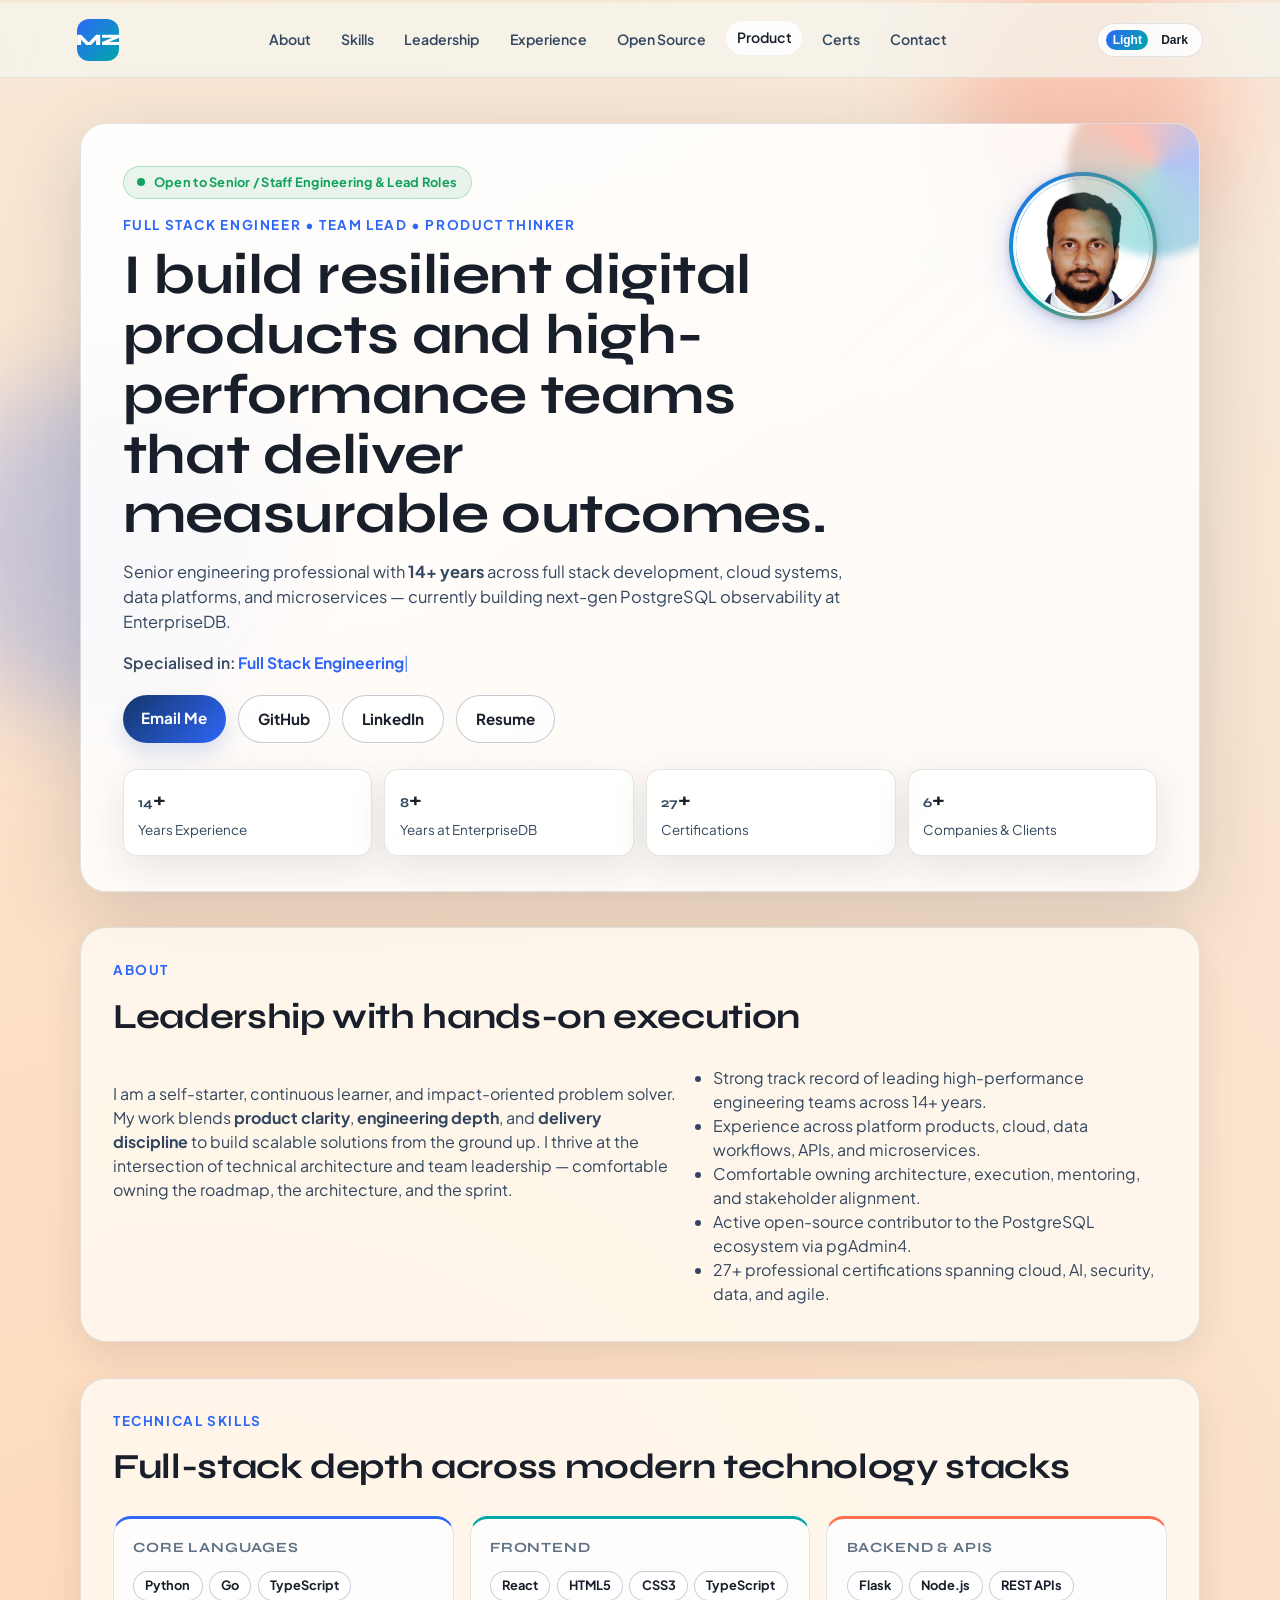
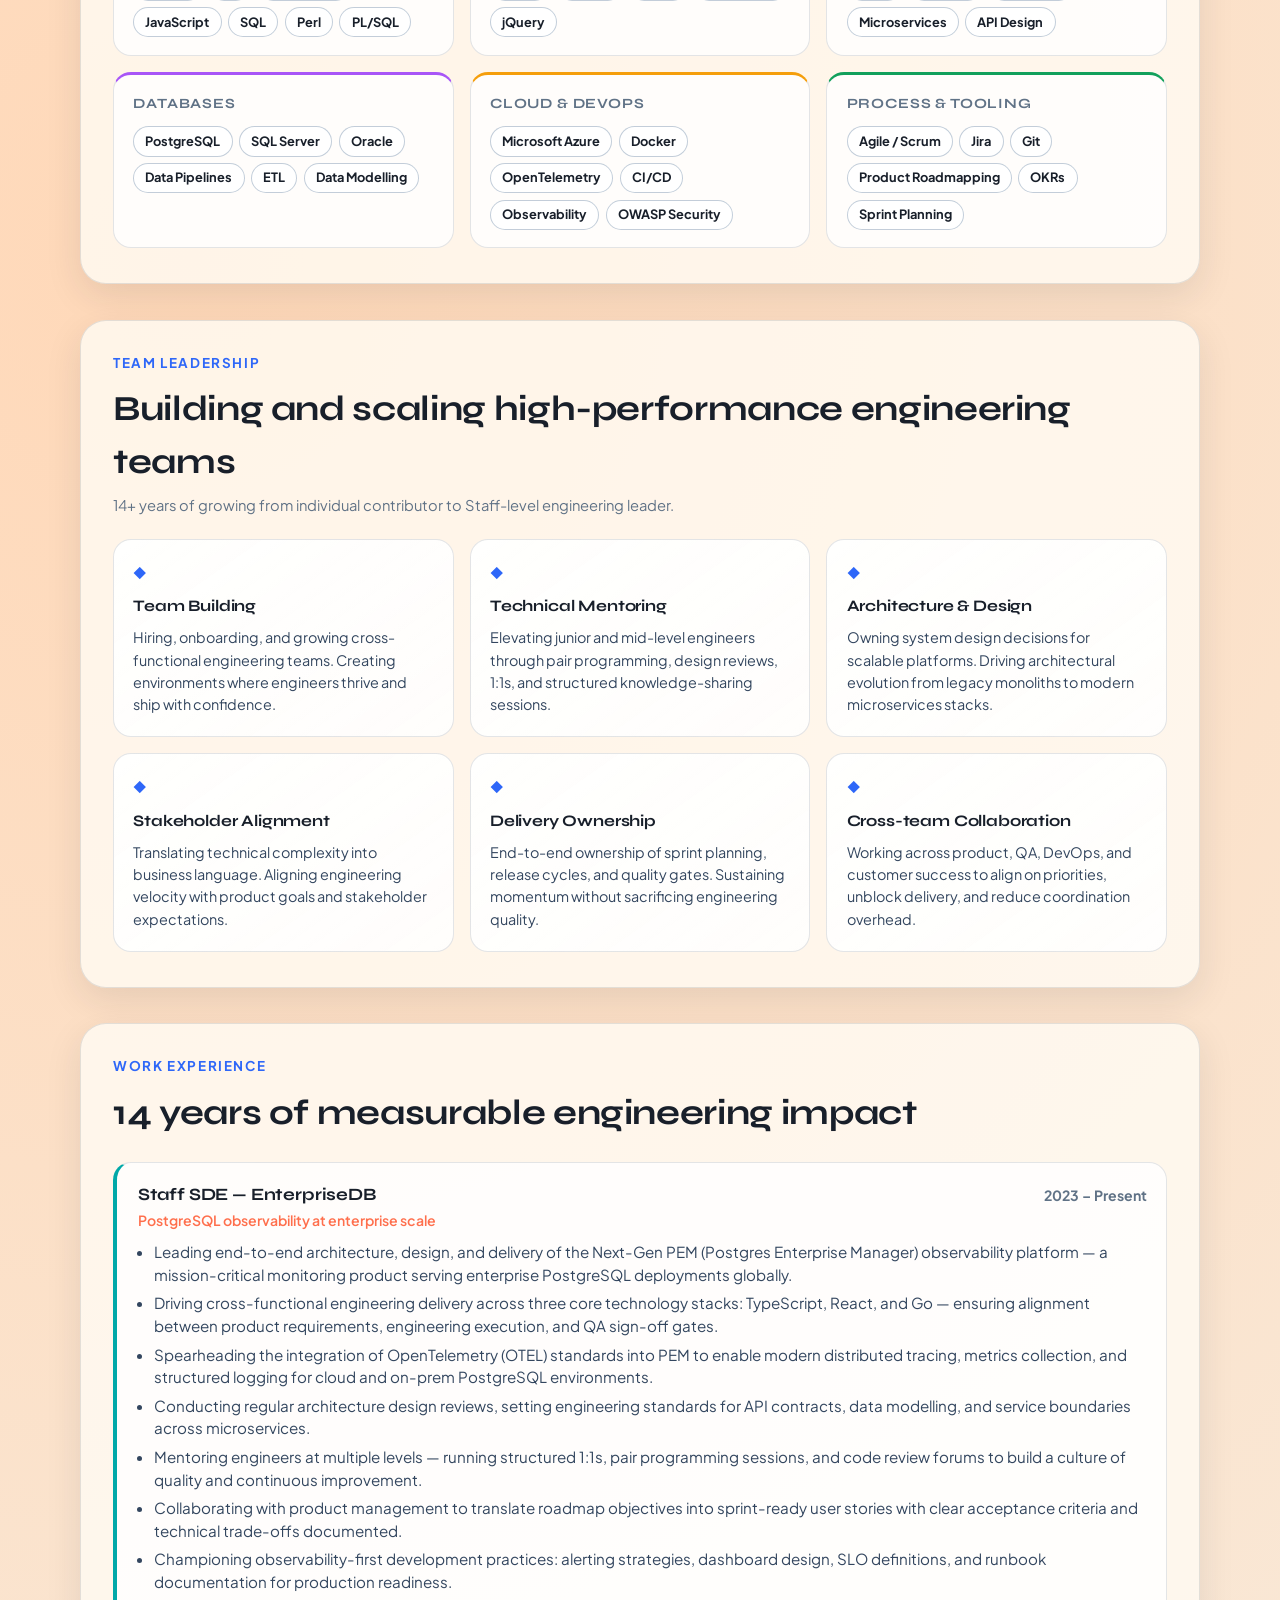
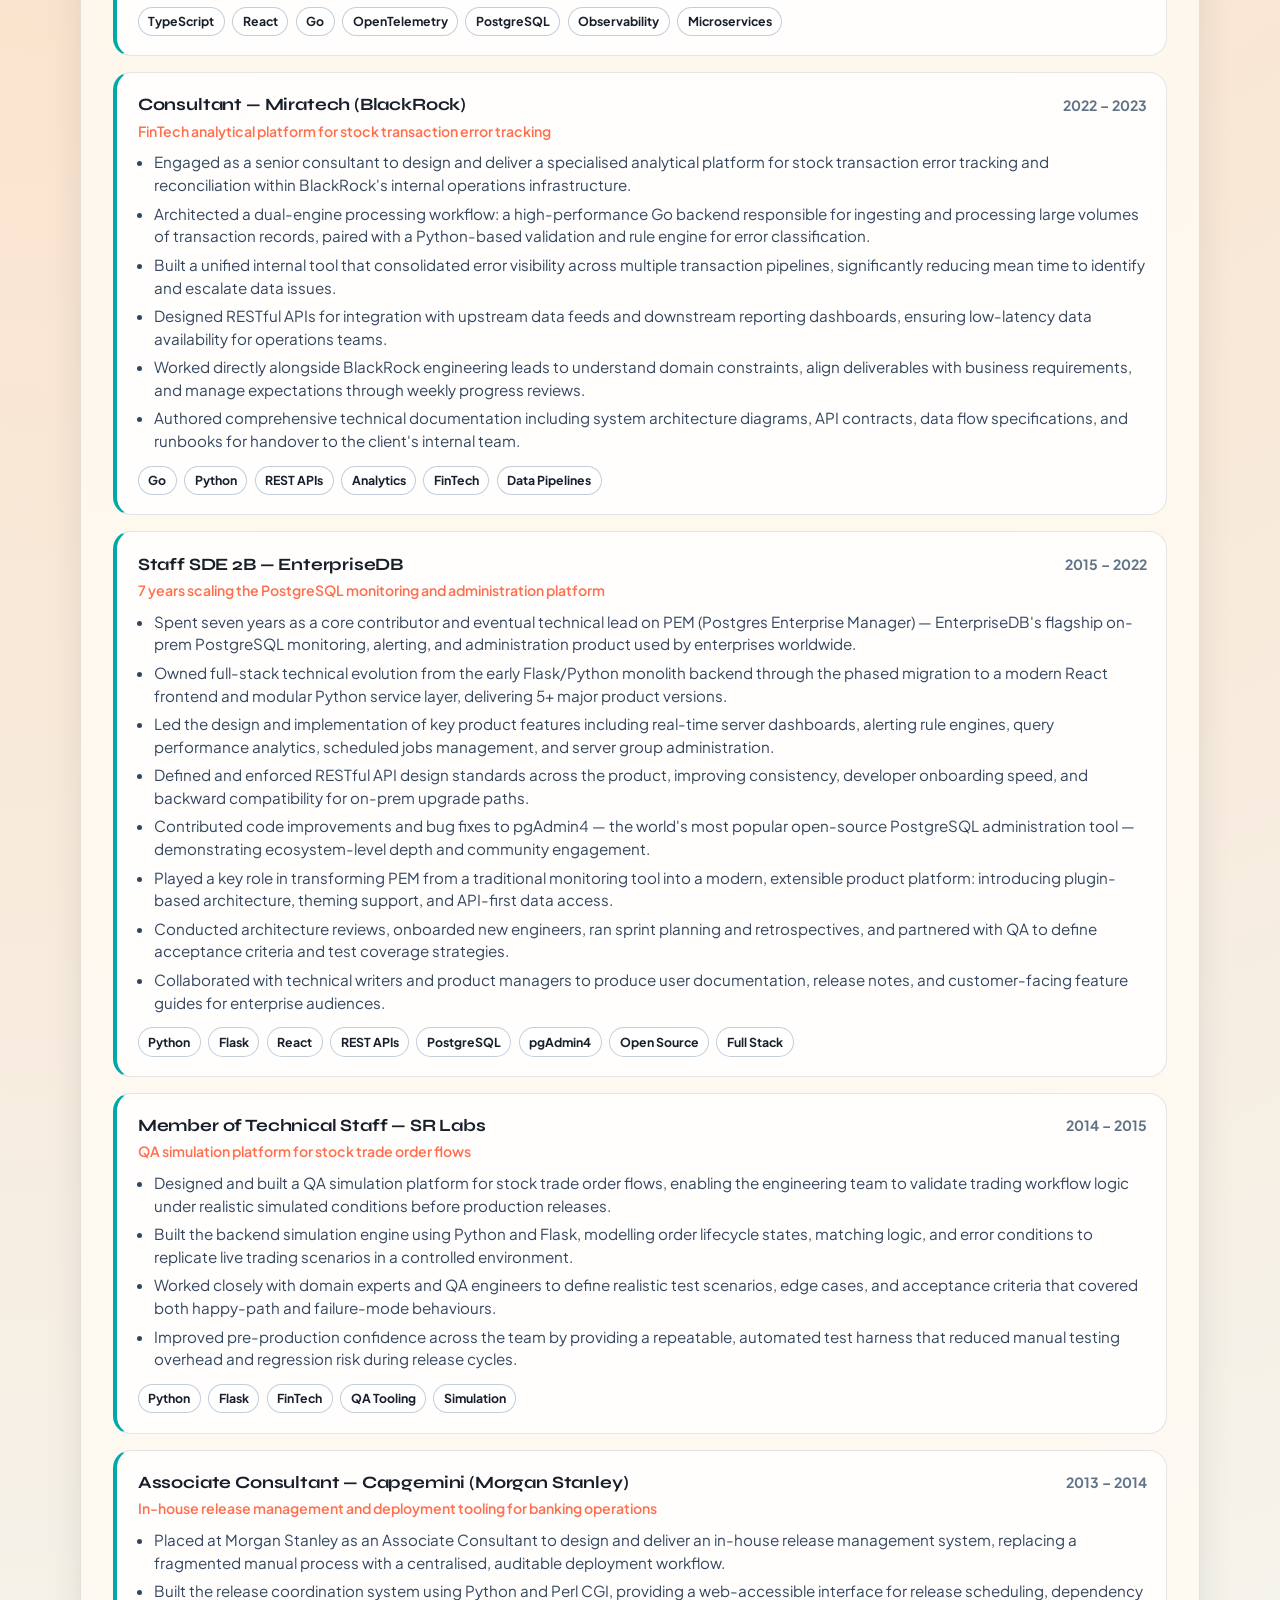
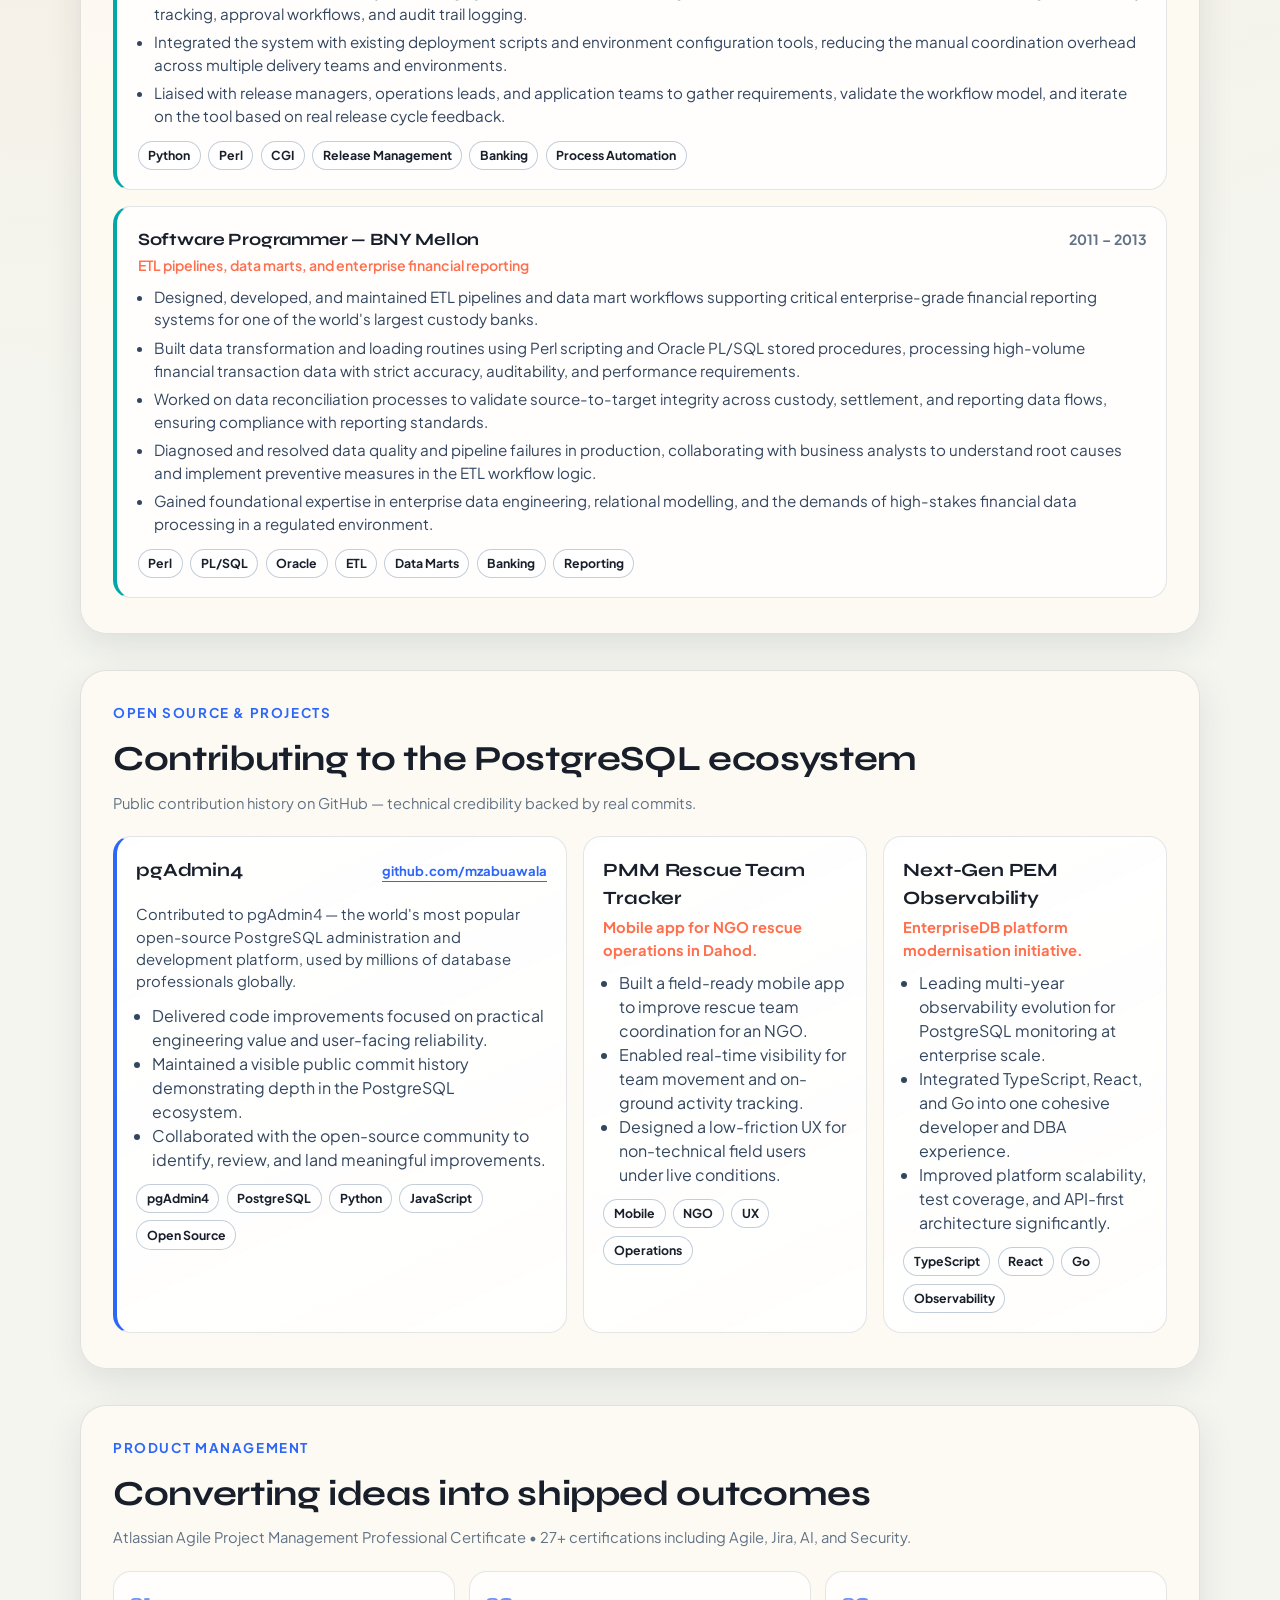
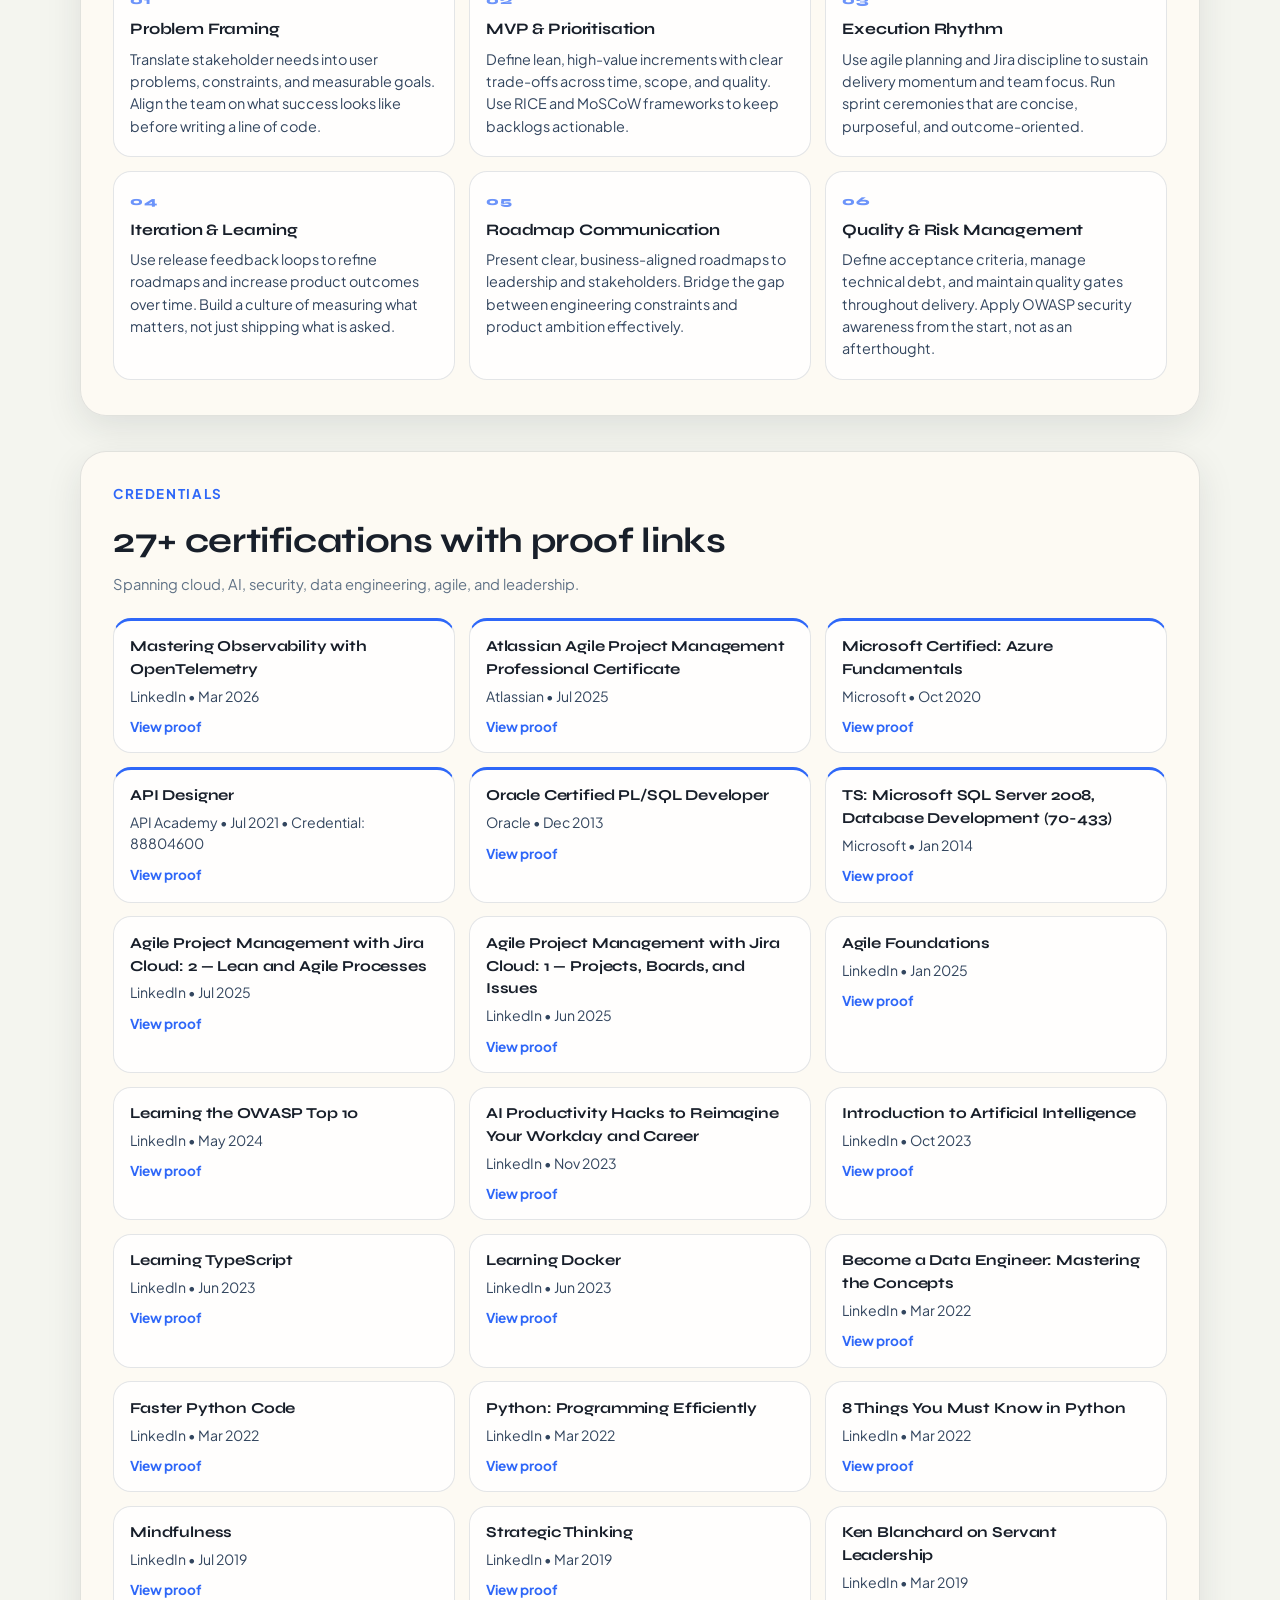
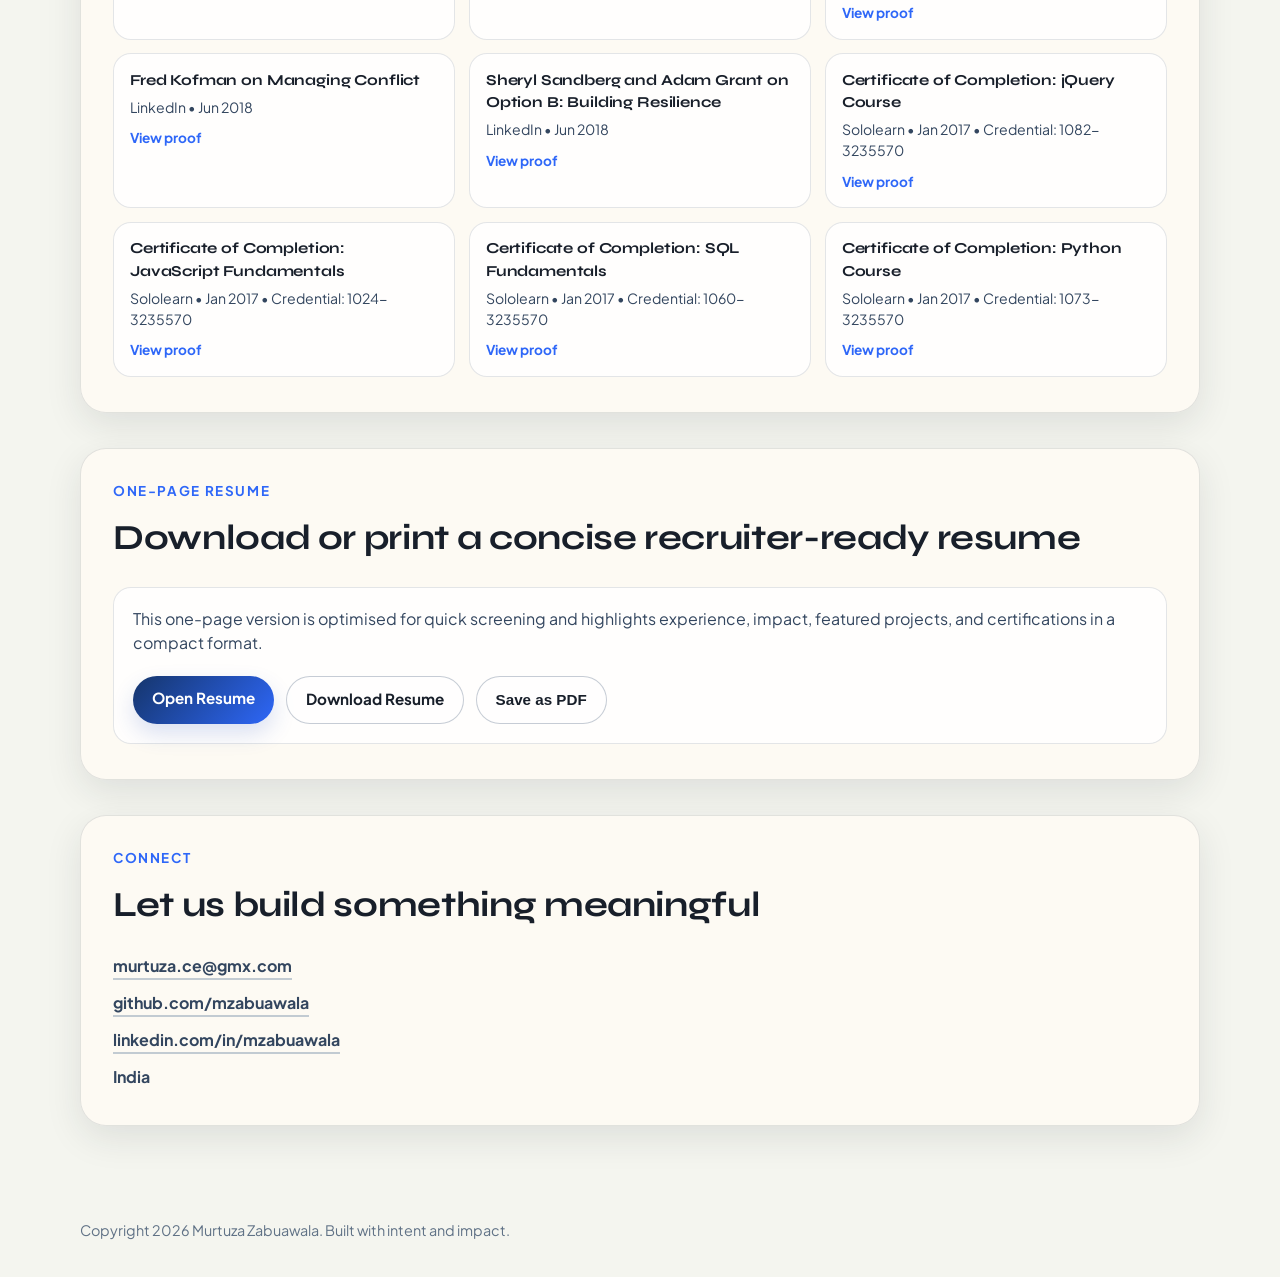
==== commit f502b1d1: "added github webpage" ====
--- a/index.html
+++ b/index.html
@@ -43,23 +43,32 @@
     <main id="top">
       <!-- HERO -->
       <section class="hero reveal">
-        <div class="status-badge">
-          <span class="status-dot"></span>
-          Open to Senior / Staff Engineering &amp; Lead Roles
-        </div>
-        <p class="eyebrow">Full Stack Engineer &bull; Team Lead &bull; Product Thinker</p>
-        <h1>
-          I build resilient digital products and high-performance teams that deliver
-          measurable outcomes.
-        </h1>
-        <p class="hero-copy">
-          Senior engineering professional with <strong>14+ years</strong> across full stack
-          development, cloud systems, data platforms, and microservices &mdash; currently
-          building next-gen PostgreSQL observability at EnterpriseDB.
-        </p>
-        <p class="hero-typed-wrap">
-          Specialised in:&nbsp;<span id="typedRole" class="typed-role"></span><span class="typed-cursor">|</span>
-        </p>
+        <div class="hero-inner">
+          <div class="hero-text">
+            <div class="status-badge">
+              <span class="status-dot"></span>
+              Open to Senior / Staff Engineering &amp; Lead Roles
+            </div>
+            <p class="eyebrow">Full Stack Engineer &bull; Team Lead &bull; Product Thinker</p>
+            <h1>
+              I build resilient digital products and high-performance teams that deliver
+              measurable outcomes.
+            </h1>
+            <p class="hero-copy">
+              Senior engineering professional with <strong>14+ years</strong> across full stack
+              development, cloud systems, data platforms, and microservices &mdash; currently
+              building next-gen PostgreSQL observability at EnterpriseDB.
+            </p>
+            <p class="hero-typed-wrap">
+              Specialised in:&nbsp;<span id="typedRole" class="typed-role"></span><span class="typed-cursor">|</span>
+            </p>
+          </div>
+          <div class="hero-avatar-wrap">
+            <div class="hero-avatar">
+              <img src="Passport-Size-Photo.png" alt="Murtuza Zabuawala" />
+            </div>
+          </div>
+        </div>
 
         <div class="hero-actions">
           <a class="btn btn-solid" href="mailto:murtuza.ce@gmx.com">Email Me</a>
--- a/styles.css
+++ b/styles.css
@@ -240,6 +240,47 @@
   opacity: 0.88;
 }
 
+/* ── Hero inner layout ── */
+.hero-inner {
+  display: flex;
+  align-items: flex-start;
+  justify-content: space-between;
+  gap: 2rem;
+}
+
+.hero-text {
+  flex: 1 1 0;
+  min-width: 0;
+}
+
+.hero-avatar-wrap {
+  flex-shrink: 0;
+  display: flex;
+  align-items: center;
+  justify-content: center;
+  padding-top: 0.4rem;
+}
+
+.hero-avatar {
+  width: 148px;
+  height: 148px;
+  border-radius: 50%;
+  padding: 4px;
+  background: linear-gradient(135deg, var(--accent-sky), var(--accent-cyan), var(--accent-coral));
+  box-shadow: 0 8px 32px #2e67f83a, 0 2px 8px #0003;
+  position: relative;
+}
+
+.hero-avatar img {
+  width: 100%;
+  height: 100%;
+  border-radius: 50%;
+  object-fit: cover;
+  object-position: center top;
+  display: block;
+  border: 3px solid var(--hero-bg-a);
+}
+
 /* ── Status badge ── */
 .status-badge {
   display: inline-flex;
@@ -863,6 +904,21 @@
     border-radius: 18px;
   }
 
+  .hero-inner {
+    flex-direction: column-reverse;
+    align-items: center;
+    text-align: center;
+  }
+
+  .hero-avatar {
+    width: 110px;
+    height: 110px;
+  }
+
+  h1 {
+    max-width: 100%;
+  }
+
   .metric-strip {
     grid-template-columns: repeat(2, minmax(0, 1fr));
   }
